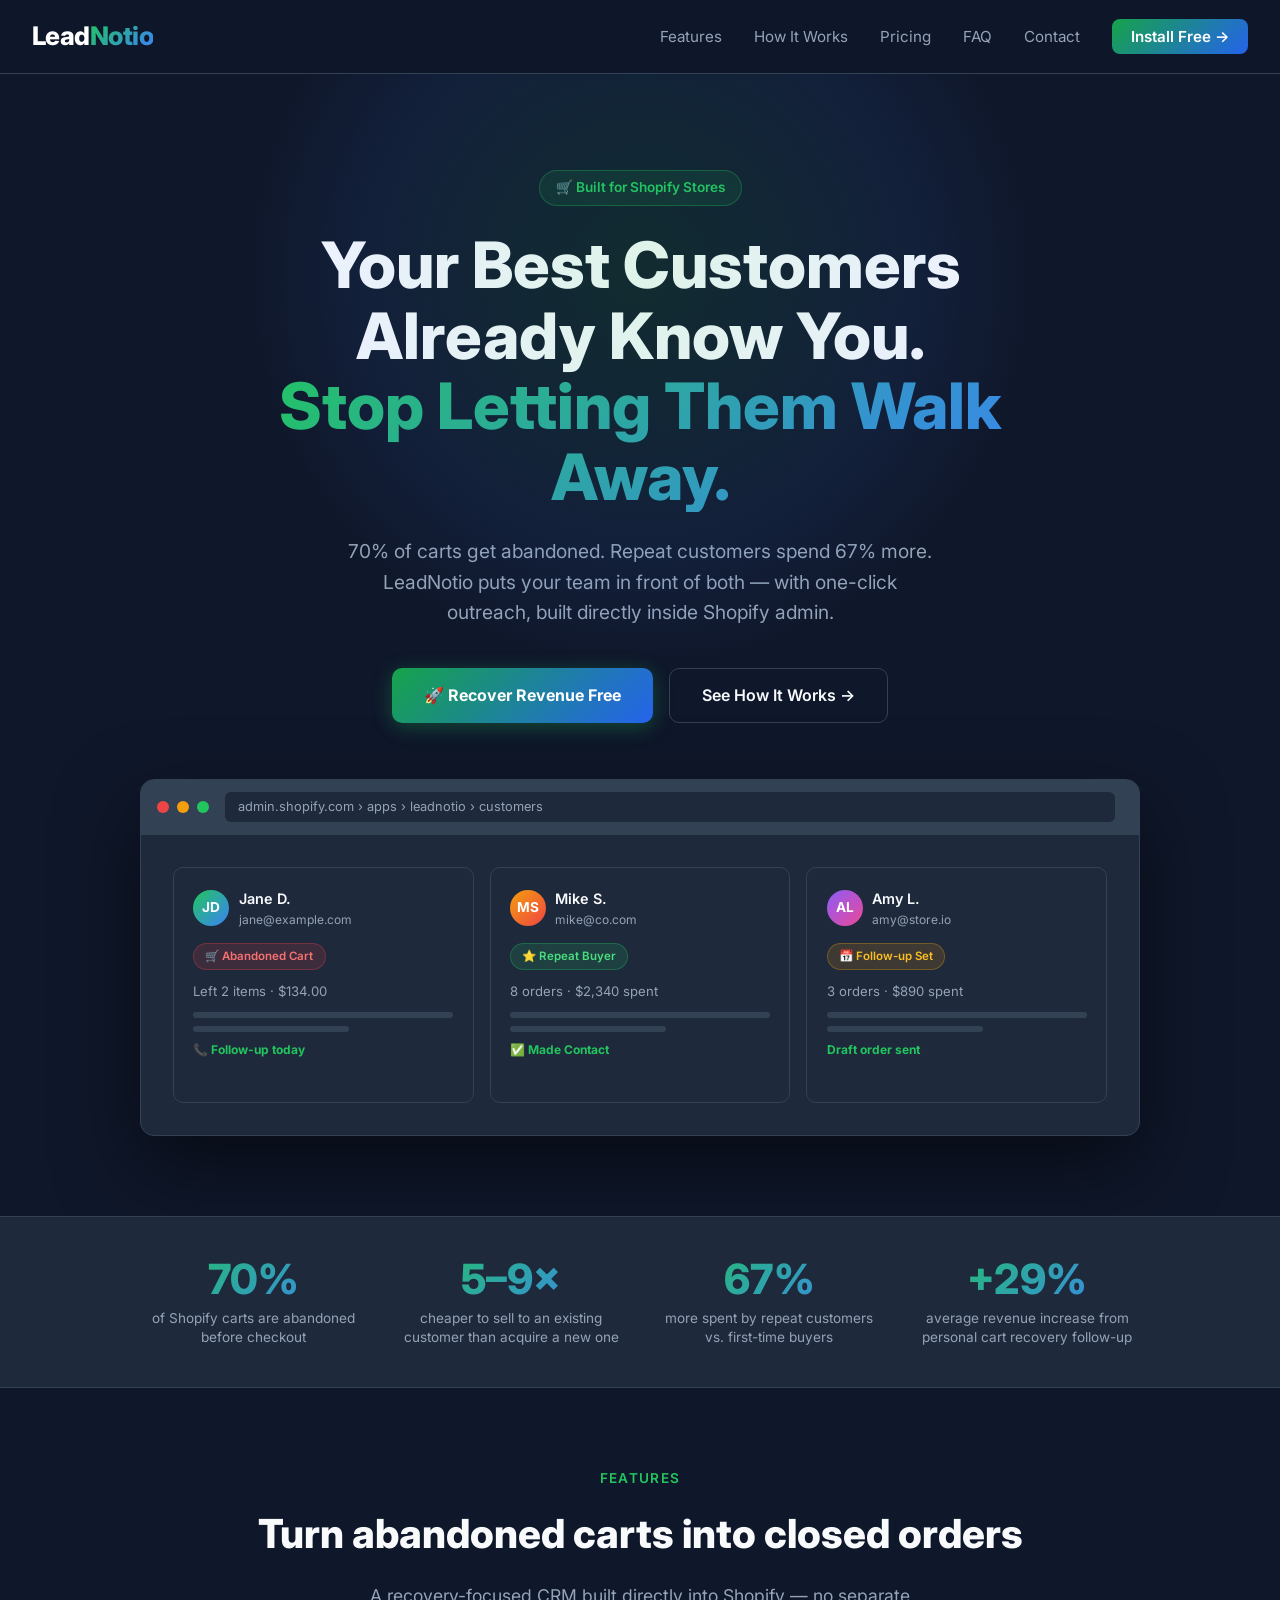
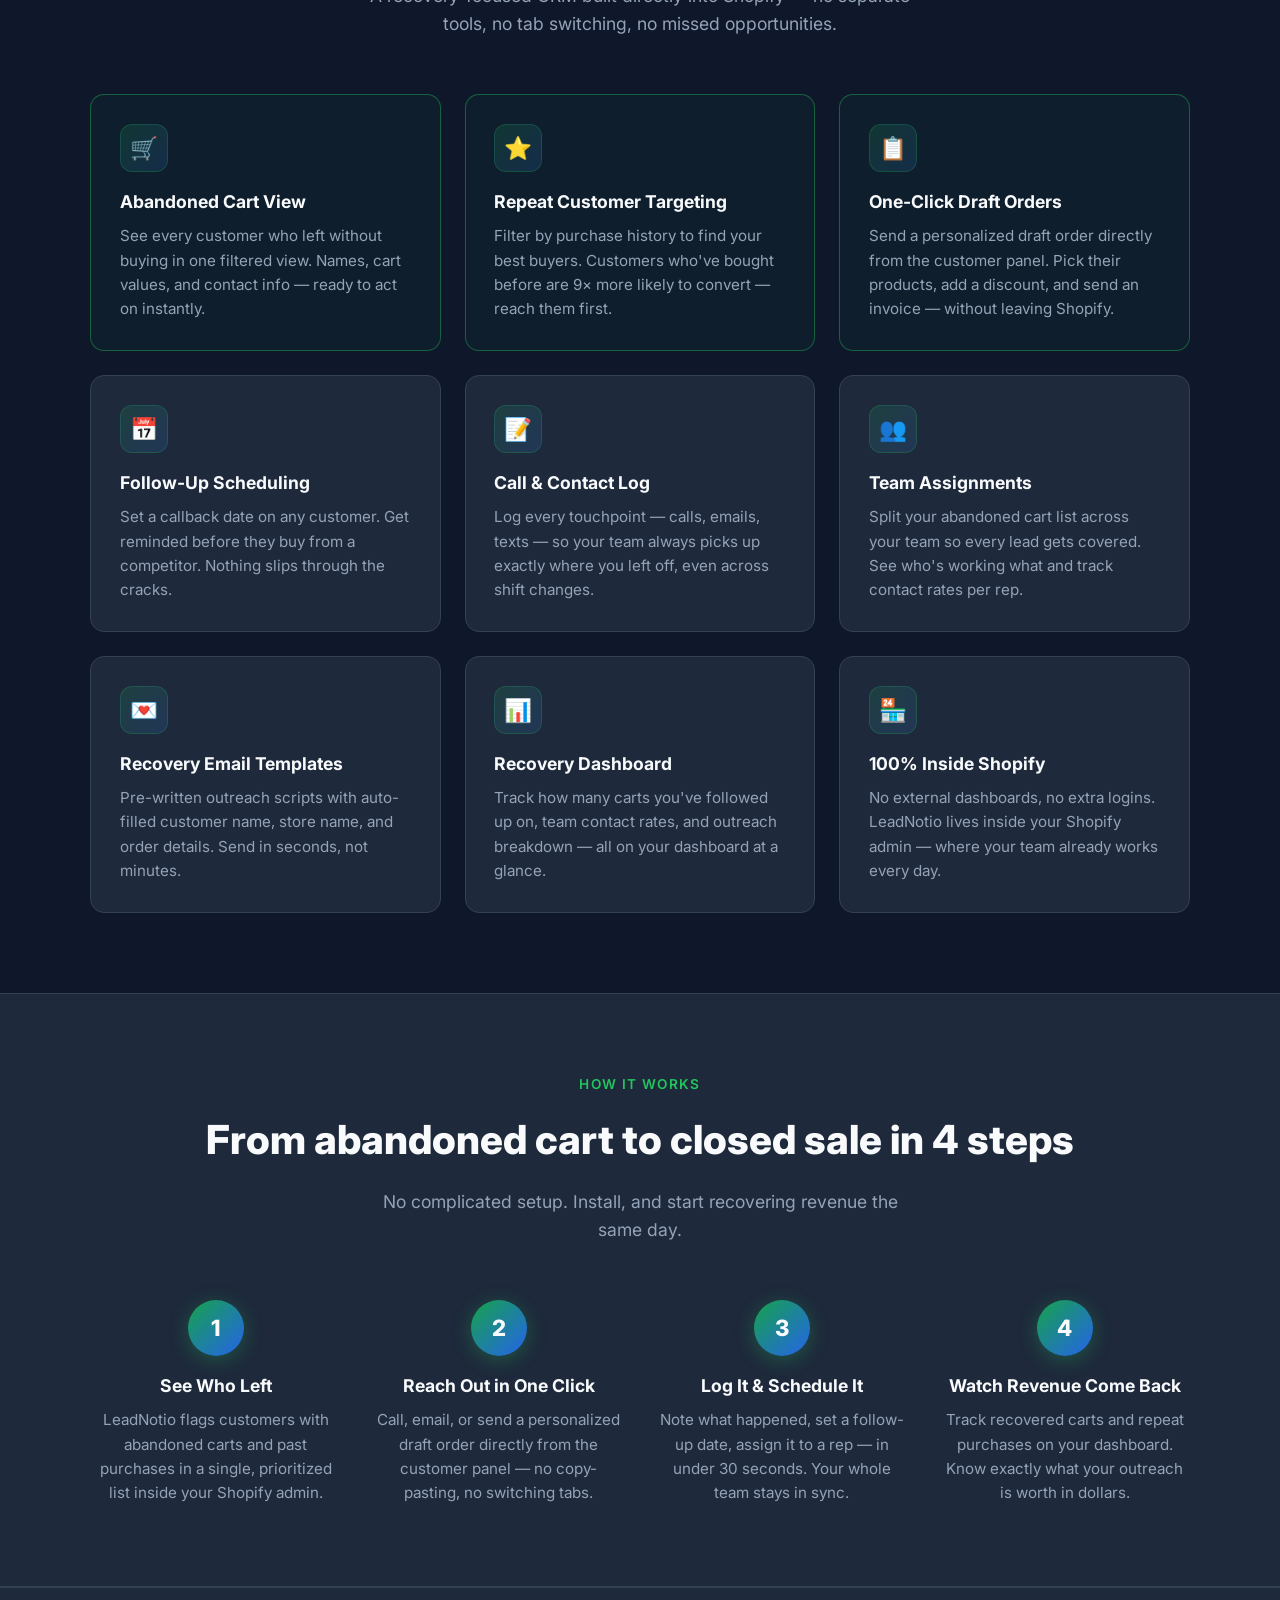
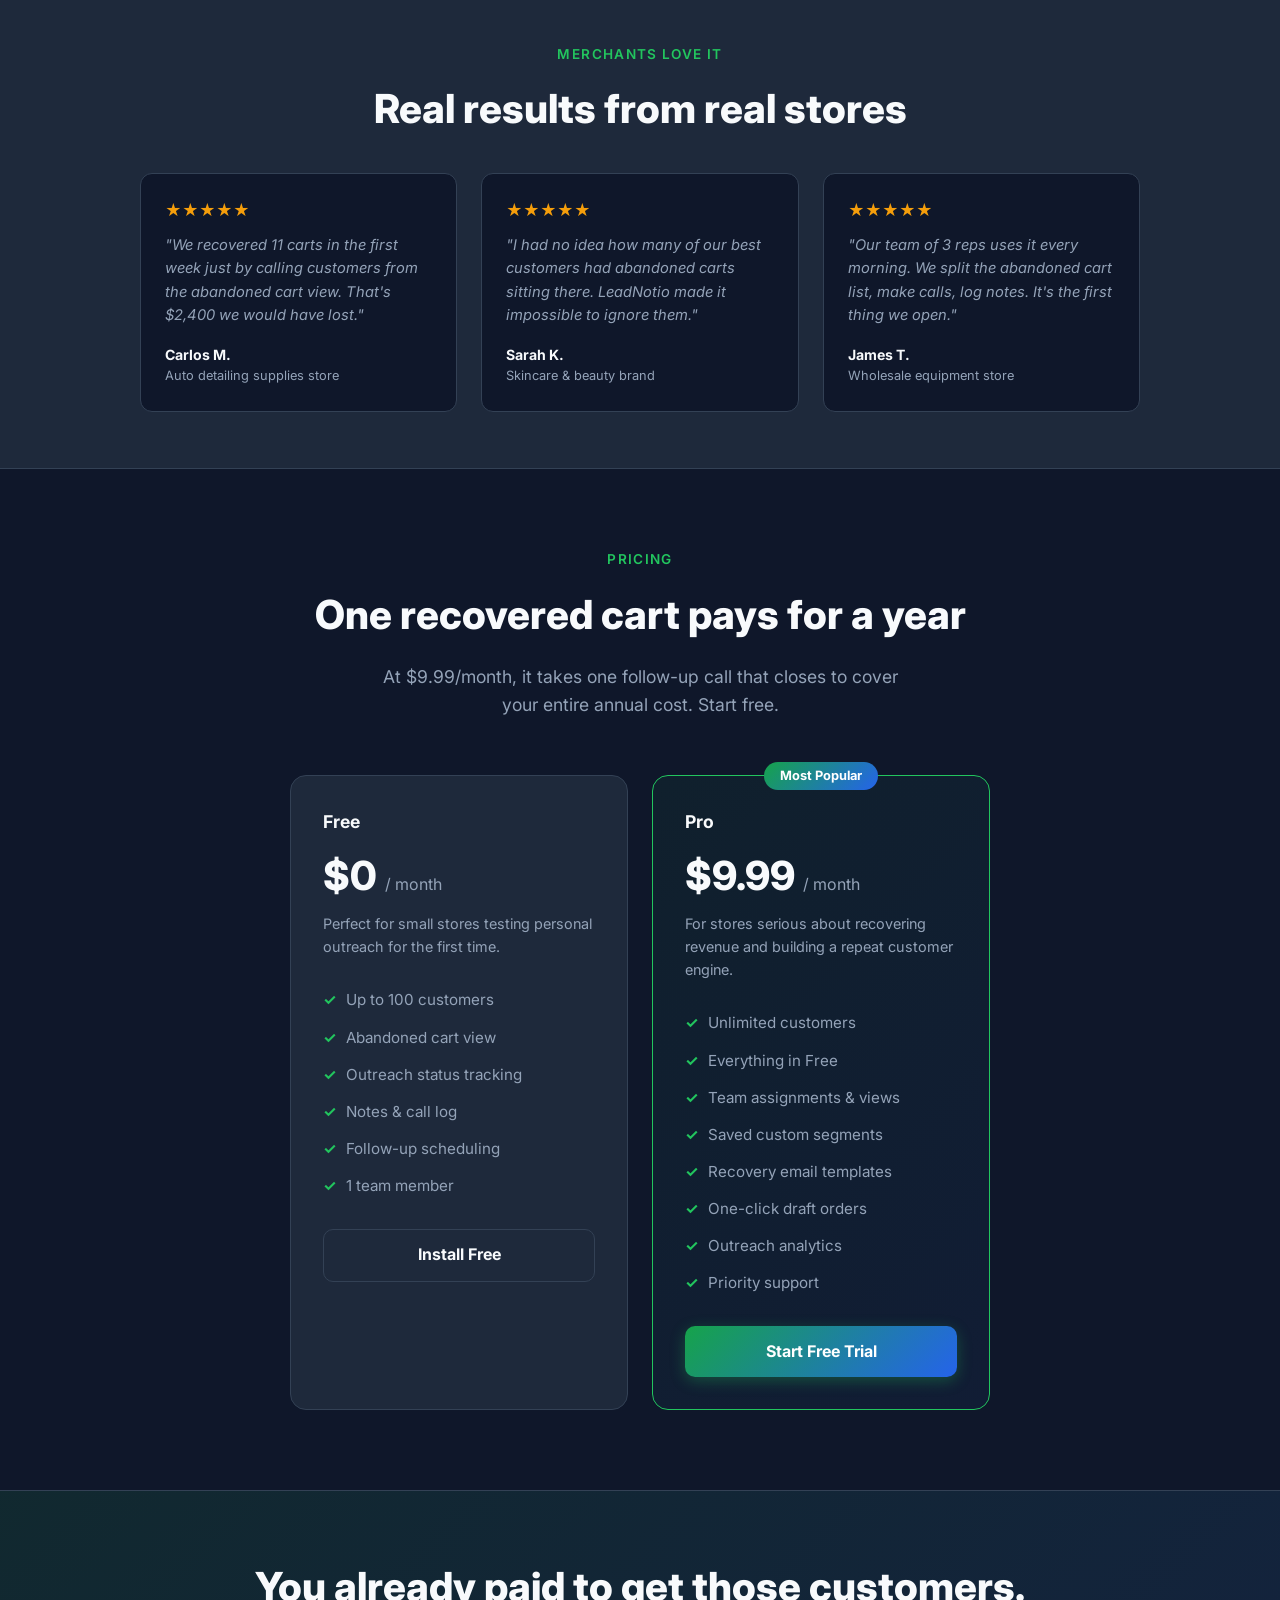
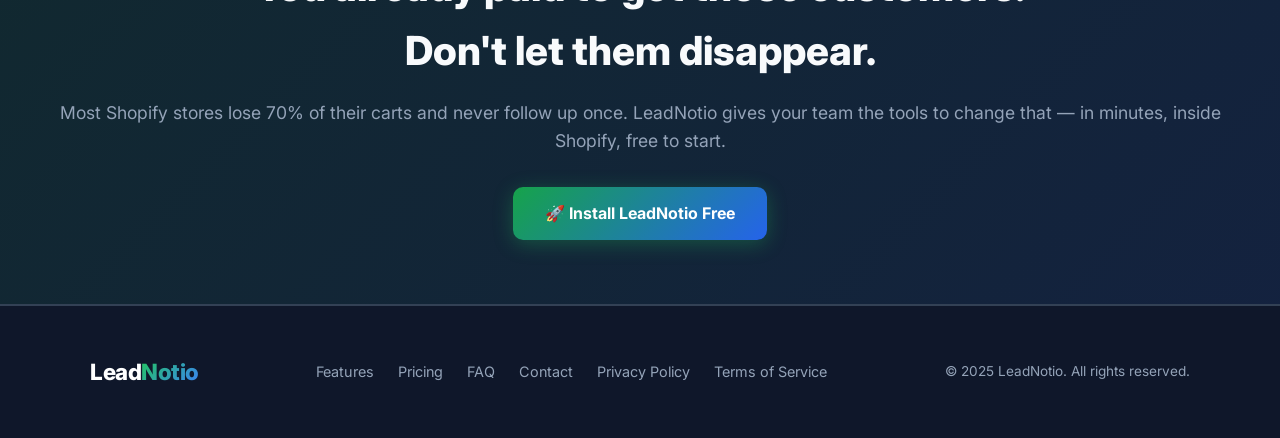
==== index.html @ 754299f7 "Fix hero third line cutoff: remove white-space nowrap, widen hero-inner Co-Authored-By: Claude Sonne" ====
<!DOCTYPE html>
<html lang="en">
<head>
  <meta charset="UTF-8" />
  <meta name="viewport" content="width=device-width, initial-scale=1.0" />
  <title>LeadNotio — Recover Abandoned Carts & Win Back Customers</title>
  <meta name="description" content="70% of carts get abandoned. LeadNotio gives your Shopify team a one-click system to follow up on abandoned carts and repeat customers — built directly inside Shopify admin." />
  <link rel="icon" href="icon.png" />
  <link rel="preconnect" href="https://fonts.googleapis.com" />
  <link rel="stylesheet" href="https://fonts.googleapis.com/css2?family=Inter:wght@400;500;600;700;800&display=swap" />
  <link rel="stylesheet" href="styles.css" />
</head>
<body>

<!-- NAV -->
<nav>
  <a href="index.html" class="nav-logo">
    <span><span class="logo-lead">Lead</span><span class="logo-notio">Notio</span></span>
  </a>
  <ul class="nav-links">
    <li><a href="#features">Features</a></li>
    <li><a href="#how-it-works">How It Works</a></li>
    <li><a href="#pricing">Pricing</a></li>
    <li><a href="faq.html">FAQ</a></li>
    <li><a href="contact.html">Contact</a></li>
    <li><a href="https://apps.shopify.com/leadnotio" class="nav-cta">Install Free →</a></li>
  </ul>
</nav>

<!-- HERO -->
<section class="hero">
  <div class="hero-inner">
    <div class="hero-badge">🛒 Built for Shopify Stores</div>
    <h1>Your Best Customers<br />Already Know You.<br /><span class="grad" style="display: block; text-align: center;">Stop Letting Them Walk Away.</span></h1>
    <p>70% of carts get abandoned. Repeat customers spend 67% more. LeadNotio puts your team in front of both — with one-click outreach, built directly inside Shopify admin.</p>
    <div class="hero-buttons">
      <a href="https://apps.shopify.com/leadnotio" class="btn-primary">🚀 Recover Revenue Free</a>
      <a href="#features" class="btn-secondary">See How It Works →</a>
    </div>
  </div>

  <!-- MOCKUP -->
  <div class="hero-mockup">
    <div class="mockup-bar">
      <div class="mockup-dot red"></div>
      <div class="mockup-dot yellow"></div>
      <div class="mockup-dot green"></div>
      <div class="mockup-url">admin.shopify.com › apps › leadnotio › customers</div>
    </div>
    <div class="mockup-body">
      <div class="mockup-card">
        <div class="mockup-card-header">
          <div class="mockup-avatar">JD</div>
          <div>
            <div class="mockup-name">Jane D.</div>
            <div class="mockup-email">jane@example.com</div>
          </div>
        </div>
        <div class="status-pill cart">🛒 Abandoned Cart</div>
        <div class="mockup-meta">Left 2 items · $134.00</div>
        <div class="mockup-line"></div>
        <div class="mockup-line short"></div>
        <div class="mockup-amount">📞 Follow-up today</div>
      </div>
      <div class="mockup-card">
        <div class="mockup-card-header">
          <div class="mockup-avatar" style="background:linear-gradient(135deg,#f59e0b,#ef4444)">MS</div>
          <div>
            <div class="mockup-name">Mike S.</div>
            <div class="mockup-email">mike@co.com</div>
          </div>
        </div>
        <div class="status-pill repeat">⭐ Repeat Buyer</div>
        <div class="mockup-meta">8 orders · $2,340 spent</div>
        <div class="mockup-line"></div>
        <div class="mockup-line short"></div>
        <div class="mockup-amount">✅ Made Contact</div>
      </div>
      <div class="mockup-card">
        <div class="mockup-card-header">
          <div class="mockup-avatar" style="background:linear-gradient(135deg,#8b5cf6,#ec4899)">AL</div>
          <div>
            <div class="mockup-name">Amy L.</div>
            <div class="mockup-email">amy@store.io</div>
          </div>
        </div>
        <div class="status-pill followup">📅 Follow-up Set</div>
        <div class="mockup-meta">3 orders · $890 spent</div>
        <div class="mockup-line"></div>
        <div class="mockup-line short"></div>
        <div class="mockup-amount">Draft order sent</div>
      </div>
    </div>
  </div>
</section>

<!-- STATS BAR -->
<div class="stats-bar">
  <div class="stats-inner">
    <div>
      <div class="stat-num">70%</div>
      <div class="stat-label">of Shopify carts are abandoned before checkout</div>
    </div>
    <div>
      <div class="stat-num">5–9×</div>
      <div class="stat-label">cheaper to sell to an existing customer than acquire a new one</div>
    </div>
    <div>
      <div class="stat-num">67%</div>
      <div class="stat-label">more spent by repeat customers vs. first-time buyers</div>
    </div>
    <div>
      <div class="stat-num">+29%</div>
      <div class="stat-label">average revenue increase from personal cart recovery follow-up</div>
    </div>
  </div>
</div>

<!-- FEATURES -->
<section id="features">
  <div class="container">
    <div class="section-label">Features</div>
    <h2 class="section-title">Turn abandoned carts into closed orders</h2>
    <p class="section-sub">A recovery-focused CRM built directly into Shopify — no separate tools, no tab switching, no missed opportunities.</p>

    <div class="features-grid">
      <div class="feature-card feature-highlight">
        <div class="feature-icon">🛒</div>
        <h3>Abandoned Cart View</h3>
        <p>See every customer who left without buying in one filtered view. Names, cart values, and contact info — ready to act on instantly.</p>
      </div>
      <div class="feature-card feature-highlight">
        <div class="feature-icon">⭐</div>
        <h3>Repeat Customer Targeting</h3>
        <p>Filter by purchase history to find your best buyers. Customers who've bought before are 9× more likely to convert — reach them first.</p>
      </div>
      <div class="feature-card feature-highlight">
        <div class="feature-icon">📋</div>
        <h3>One-Click Draft Orders</h3>
        <p>Send a personalized draft order directly from the customer panel. Pick their products, add a discount, and send an invoice — without leaving Shopify.</p>
      </div>
      <div class="feature-card">
        <div class="feature-icon">📅</div>
        <h3>Follow-Up Scheduling</h3>
        <p>Set a callback date on any customer. Get reminded before they buy from a competitor. Nothing slips through the cracks.</p>
      </div>
      <div class="feature-card">
        <div class="feature-icon">📝</div>
        <h3>Call & Contact Log</h3>
        <p>Log every touchpoint — calls, emails, texts — so your team always picks up exactly where you left off, even across shift changes.</p>
      </div>
      <div class="feature-card">
        <div class="feature-icon">👥</div>
        <h3>Team Assignments</h3>
        <p>Split your abandoned cart list across your team so every lead gets covered. See who's working what and track contact rates per rep.</p>
      </div>
      <div class="feature-card">
        <div class="feature-icon">💌</div>
        <h3>Recovery Email Templates</h3>
        <p>Pre-written outreach scripts with auto-filled customer name, store name, and order details. Send in seconds, not minutes.</p>
      </div>
      <div class="feature-card">
        <div class="feature-icon">📊</div>
        <h3>Recovery Dashboard</h3>
        <p>Track how many carts you've followed up on, team contact rates, and outreach breakdown — all on your dashboard at a glance.</p>
      </div>
      <div class="feature-card">
        <div class="feature-icon">🏪</div>
        <h3>100% Inside Shopify</h3>
        <p>No external dashboards, no extra logins. LeadNotio lives inside your Shopify admin — where your team already works every day.</p>
      </div>
    </div>
  </div>
</section>

<!-- HOW IT WORKS -->
<section id="how-it-works" style="background: var(--dark-2); border-top: 1px solid var(--border); border-bottom: 1px solid var(--border);">
  <div class="container">
    <div class="section-label">How It Works</div>
    <h2 class="section-title">From abandoned cart to closed sale in 4 steps</h2>
    <p class="section-sub">No complicated setup. Install, and start recovering revenue the same day.</p>
    <div class="steps">
      <div class="step">
        <div class="step-num">1</div>
        <h3>See Who Left</h3>
        <p>LeadNotio flags customers with abandoned carts and past purchases in a single, prioritized list inside your Shopify admin.</p>
      </div>
      <div class="step">
        <div class="step-num">2</div>
        <h3>Reach Out in One Click</h3>
        <p>Call, email, or send a personalized draft order directly from the customer panel — no copy-pasting, no switching tabs.</p>
      </div>
      <div class="step">
        <div class="step-num">3</div>
        <h3>Log It & Schedule It</h3>
        <p>Note what happened, set a follow-up date, assign it to a rep — in under 30 seconds. Your whole team stays in sync.</p>
      </div>
      <div class="step">
        <div class="step-num">4</div>
        <h3>Watch Revenue Come Back</h3>
        <p>Track recovered carts and repeat purchases on your dashboard. Know exactly what your outreach is worth in dollars.</p>
      </div>
    </div>
  </div>
</section>

<!-- SOCIAL PROOF -->
<div class="proof-band">
  <div class="proof-inner">
    <div class="section-label">Merchants Love It</div>
    <h2 class="section-title" style="margin-bottom:0">Real results from real stores</h2>
    <div class="proof-cards">
      <div class="proof-card">
        <div class="stars">★★★★★</div>
        <p class="proof-quote">"We recovered 11 carts in the first week just by calling customers from the abandoned cart view. That's $2,400 we would have lost."</p>
        <div class="proof-author">Carlos M.</div>
        <div class="proof-role">Auto detailing supplies store</div>
      </div>
      <div class="proof-card">
        <div class="stars">★★★★★</div>
        <p class="proof-quote">"I had no idea how many of our best customers had abandoned carts sitting there. LeadNotio made it impossible to ignore them."</p>
        <div class="proof-author">Sarah K.</div>
        <div class="proof-role">Skincare & beauty brand</div>
      </div>
      <div class="proof-card">
        <div class="stars">★★★★★</div>
        <p class="proof-quote">"Our team of 3 reps uses it every morning. We split the abandoned cart list, make calls, log notes. It's the first thing we open."</p>
        <div class="proof-author">James T.</div>
        <div class="proof-role">Wholesale equipment store</div>
      </div>
    </div>
  </div>
</div>

<!-- PRICING -->
<section id="pricing">
  <div class="container">
    <div class="section-label">Pricing</div>
    <h2 class="section-title">One recovered cart pays for a year</h2>
    <p class="section-sub">At $9.99/month, it takes one follow-up call that closes to cover your entire annual cost. Start free.</p>
    <div class="pricing-grid">
      <div class="pricing-card">
        <h3>Free</h3>
        <div class="pricing-price">$0 <span>/ month</span></div>
        <div class="pricing-desc">Perfect for small stores testing personal outreach for the first time.</div>
        <ul class="pricing-features">
          <li>Up to 100 customers</li>
          <li>Abandoned cart view</li>
          <li>Outreach status tracking</li>
          <li>Notes & call log</li>
          <li>Follow-up scheduling</li>
          <li>1 team member</li>
        </ul>
        <a href="https://apps.shopify.com/leadnotio" class="btn-pricing outline">Install Free</a>
      </div>
      <div class="pricing-card featured">
        <div class="pricing-badge">Most Popular</div>
        <h3>Pro</h3>
        <div class="pricing-price">$9.99 <span>/ month</span></div>
        <div class="pricing-desc">For stores serious about recovering revenue and building a repeat customer engine.</div>
        <ul class="pricing-features">
          <li>Unlimited customers</li>
          <li>Everything in Free</li>
          <li>Team assignments & views</li>
          <li>Saved custom segments</li>
          <li>Recovery email templates</li>
          <li>One-click draft orders</li>
          <li>Outreach analytics</li>
          <li>Priority support</li>
        </ul>
        <a href="https://apps.shopify.com/leadnotio" class="btn-pricing solid">Start Free Trial</a>
      </div>
    </div>
  </div>
</section>

<!-- CTA BAND -->
<div class="cta-band">
  <h2>You already paid to get those customers.<br />Don't let them disappear.</h2>
  <p>Most Shopify stores lose 70% of their carts and never follow up once. LeadNotio gives your team the tools to change that — in minutes, inside Shopify, free to start.</p>
  <a href="https://apps.shopify.com/leadnotio" class="btn-primary">🚀 Install LeadNotio Free</a>
</div>

<!-- FOOTER -->
<footer>
  <div class="footer-inner">
    <a href="index.html" class="footer-logo">
      <span><span class="logo-lead">Lead</span><span class="logo-notio">Notio</span></span>
    </a>
    <div class="footer-links">
      <a href="index.html#features">Features</a>
      <a href="index.html#pricing">Pricing</a>
      <a href="faq.html">FAQ</a>
      <a href="contact.html">Contact</a>
      <a href="privacy.html">Privacy Policy</a>
      <a href="terms.html">Terms of Service</a>
    </div>
    <div class="footer-copy">© 2025 LeadNotio. All rights reserved.</div>
  </div>
</footer>

</body>
</html>
---- styles.css ----
/* LeadNotio Website Styles */
:root {
  --green: #22c55e;
  --green-dark: #16a34a;
  --blue: #3b82f6;
  --blue-dark: #1d4ed8;
  --grad-start: #16a34a;
  --grad-end: #2563eb;
  --dark: #0f172a;
  --dark-2: #1e293b;
  --dark-3: #334155;
  --text: #f8fafc;
  --text-muted: #94a3b8;
  --border: #334155;
  --card: #1e293b;
}

* { margin: 0; padding: 0; box-sizing: border-box; }

html { scroll-behavior: smooth; }

body {
  font-family: 'Inter', -apple-system, BlinkMacSystemFont, 'Segoe UI', sans-serif;
  background: var(--dark);
  color: var(--text);
  line-height: 1.6;
}

/* NAV */
nav {
  position: sticky;
  top: 0;
  z-index: 100;
  display: flex;
  align-items: center;
  justify-content: space-between;
  padding: 1rem 2rem;
  background: rgba(15, 23, 42, 0.9);
  backdrop-filter: blur(12px);
  border-bottom: 1px solid var(--border);
}

.nav-logo {
  display: flex;
  align-items: center;
  text-decoration: none;
  font-size: 1.6rem;
  font-weight: 800;
  letter-spacing: -0.02em;
}

.logo-lead { color: #ffffff; }
.logo-notio { background: linear-gradient(135deg, var(--green), var(--blue)); -webkit-background-clip: text; -webkit-text-fill-color: transparent; background-clip: text; }

.nav-links {
  display: flex;
  align-items: center;
  gap: 2rem;
  list-style: none;
}

.nav-links a {
  text-decoration: none;
  color: var(--text-muted);
  font-size: 0.95rem;
  transition: color 0.2s;
}

.nav-links a:hover { color: var(--text); }

.nav-cta {
  background: linear-gradient(135deg, var(--grad-start), var(--grad-end));
  color: white !important;
  padding: 0.5rem 1.2rem;
  border-radius: 8px;
  font-weight: 600;
  transition: opacity 0.2s !important;
}

.nav-cta:hover { opacity: 0.9; color: white !important; }

/* HERO */
.hero {
  text-align: center;
  padding: 6rem 2rem 5rem;
  position: relative;
  overflow: hidden;
}

.hero::before {
  content: '';
  position: absolute;
  top: -200px;
  left: 50%;
  transform: translateX(-50%);
  width: 800px;
  height: 800px;
  background: radial-gradient(circle, rgba(34,197,94,0.12) 0%, rgba(59,130,246,0.08) 50%, transparent 70%);
  pointer-events: none;
}

.hero-badge {
  display: inline-flex;
  align-items: center;
  gap: 0.5rem;
  background: rgba(34,197,94,0.1);
  border: 1px solid rgba(34,197,94,0.3);
  color: var(--green);
  padding: 0.4rem 1rem;
  border-radius: 100px;
  font-size: 0.85rem;
  font-weight: 600;
  margin-bottom: 1.5rem;
}

.hero h1 {
  font-size: clamp(2.5rem, 6vw, 4rem);
  font-weight: 800;
  line-height: 1.1;
  margin-bottom: 1.5rem;
  max-width: 800px;
  margin-left: auto;
  margin-right: auto;
}

.hero h1 .grad {
  background: linear-gradient(135deg, var(--green), var(--blue));
  -webkit-background-clip: text;
  -webkit-text-fill-color: transparent;
}

.hero p {
  font-size: 1.2rem;
  color: var(--text-muted);
  max-width: 600px;
  margin: 0 auto 2.5rem;
}

.hero-buttons {
  display: flex;
  gap: 1rem;
  justify-content: center;
  flex-wrap: wrap;
}

.btn-primary {
  display: inline-flex;
  align-items: center;
  gap: 0.5rem;
  background: linear-gradient(135deg, var(--grad-start), var(--grad-end));
  color: white;
  padding: 0.85rem 2rem;
  border-radius: 10px;
  font-weight: 700;
  font-size: 1rem;
  text-decoration: none;
  transition: transform 0.2s, box-shadow 0.2s;
  box-shadow: 0 4px 20px rgba(34,197,94,0.3);
}

.btn-primary:hover { transform: translateY(-2px); box-shadow: 0 8px 30px rgba(34,197,94,0.4); }

.btn-secondary {
  display: inline-flex;
  align-items: center;
  gap: 0.5rem;
  background: transparent;
  color: var(--text);
  padding: 0.85rem 2rem;
  border-radius: 10px;
  font-weight: 600;
  font-size: 1rem;
  text-decoration: none;
  border: 1px solid var(--border);
  transition: border-color 0.2s, background 0.2s;
}

.btn-secondary:hover { border-color: var(--green); background: rgba(34,197,94,0.05); }

/* APP SCREENSHOT MOCKUP */
.hero-image {
  max-width: 900px;
  margin: 4rem auto 0;
  background: var(--card);
  border: 1px solid var(--border);
  border-radius: 16px;
  overflow: hidden;
  box-shadow: 0 40px 80px rgba(0,0,0,0.5);
}

.mockup-bar {
  background: var(--dark-3);
  padding: 0.75rem 1rem;
  display: flex;
  align-items: center;
  gap: 0.5rem;
  border-bottom: 1px solid var(--border);
}

.mockup-dot { width: 12px; height: 12px; border-radius: 50%; }
.mockup-dot.red { background: #ef4444; }
.mockup-dot.yellow { background: #f59e0b; }
.mockup-dot.green { background: #22c55e; }

.mockup-url {
  flex: 1;
  background: var(--dark-2);
  border-radius: 6px;
  padding: 0.3rem 0.8rem;
  font-size: 0.8rem;
  color: var(--text-muted);
  margin: 0 0.5rem;
}

.mockup-body {
  padding: 2rem;
  min-height: 300px;
  display: grid;
  grid-template-columns: 1fr 1fr 1fr;
  gap: 1rem;
}

.mockup-card {
  background: var(--dark-2);
  border: 1px solid var(--border);
  border-radius: 10px;
  padding: 1.2rem;
}

.mockup-card-header {
  display: flex;
  align-items: center;
  gap: 0.6rem;
  margin-bottom: 0.8rem;
}

.mockup-avatar {
  width: 36px;
  height: 36px;
  border-radius: 50%;
  background: linear-gradient(135deg, var(--green), var(--blue));
  display: flex;
  align-items: center;
  justify-content: center;
  font-size: 0.85rem;
  font-weight: 700;
  color: white;
}

.mockup-name { font-size: 0.9rem; font-weight: 600; }
.mockup-email { font-size: 0.75rem; color: var(--text-muted); }

.status-pill {
  display: inline-block;
  padding: 0.2rem 0.7rem;
  border-radius: 100px;
  font-size: 0.72rem;
  font-weight: 600;
  margin-bottom: 0.7rem;
}

.status-pill.contacted { background: rgba(59,130,246,0.15); color: #60a5fa; }
.status-pill.qualified { background: rgba(34,197,94,0.15); color: #4ade80; }
.status-pill.new { background: rgba(148,163,184,0.15); color: #94a3b8; }

.mockup-line {
  height: 6px;
  background: var(--dark-3);
  border-radius: 3px;
  margin-bottom: 0.5rem;
}

.mockup-line.short { width: 60%; }

/* SECTIONS */
section { padding: 5rem 2rem; }

.container { max-width: 1100px; margin: 0 auto; }

.section-label {
  text-align: center;
  font-size: 0.85rem;
  font-weight: 600;
  color: var(--green);
  text-transform: uppercase;
  letter-spacing: 0.1em;
  margin-bottom: 0.75rem;
}

.section-title {
  text-align: center;
  font-size: clamp(1.8rem, 4vw, 2.5rem);
  font-weight: 800;
  margin-bottom: 1rem;
}

.section-sub {
  text-align: center;
  color: var(--text-muted);
  font-size: 1.1rem;
  max-width: 550px;
  margin: 0 auto 3.5rem;
}

/* FEATURES */
.features-grid {
  display: grid;
  grid-template-columns: repeat(auto-fit, minmax(300px, 1fr));
  gap: 1.5rem;
}

.feature-card {
  background: var(--card);
  border: 1px solid var(--border);
  border-radius: 14px;
  padding: 1.8rem;
  transition: border-color 0.2s, transform 0.2s;
}

.feature-card:hover { border-color: var(--green); transform: translateY(-3px); }

.feature-icon {
  width: 48px;
  height: 48px;
  border-radius: 12px;
  background: linear-gradient(135deg, rgba(34,197,94,0.15), rgba(59,130,246,0.15));
  border: 1px solid rgba(34,197,94,0.2);
  display: flex;
  align-items: center;
  justify-content: center;
  font-size: 1.4rem;
  margin-bottom: 1rem;
}

.feature-card h3 { font-size: 1.1rem; font-weight: 700; margin-bottom: 0.5rem; }
.feature-card p { color: var(--text-muted); font-size: 0.95rem; }

/* HOW IT WORKS */
.steps { display: grid; grid-template-columns: repeat(auto-fit, minmax(250px, 1fr)); gap: 2rem; }

.step { text-align: center; }

.step-num {
  width: 56px;
  height: 56px;
  border-radius: 50%;
  background: linear-gradient(135deg, var(--grad-start), var(--grad-end));
  display: flex;
  align-items: center;
  justify-content: center;
  font-size: 1.4rem;
  font-weight: 800;
  margin: 0 auto 1rem;
  box-shadow: 0 4px 20px rgba(34,197,94,0.3);
}

.step h3 { font-size: 1.1rem; font-weight: 700; margin-bottom: 0.5rem; }
.step p { color: var(--text-muted); font-size: 0.95rem; }

/* PRICING */
.pricing-grid {
  display: grid;
  grid-template-columns: repeat(auto-fit, minmax(280px, 1fr));
  gap: 1.5rem;
  max-width: 700px;
  margin: 0 auto;
}

.pricing-card {
  background: var(--card);
  border: 1px solid var(--border);
  border-radius: 16px;
  padding: 2rem;
  position: relative;
}

.pricing-card.featured {
  border-color: var(--green);
  background: linear-gradient(135deg, rgba(34,197,94,0.05), rgba(59,130,246,0.05));
}

.pricing-badge {
  position: absolute;
  top: -14px;
  left: 50%;
  transform: translateX(-50%);
  background: linear-gradient(135deg, var(--grad-start), var(--grad-end));
  color: white;
  padding: 0.25rem 1rem;
  border-radius: 100px;
  font-size: 0.8rem;
  font-weight: 700;
  white-space: nowrap;
}

.pricing-card h3 { font-size: 1.1rem; font-weight: 700; margin-bottom: 0.5rem; }

.pricing-price {
  font-size: 2.5rem;
  font-weight: 800;
  margin-bottom: 0.25rem;
}

.pricing-price span { font-size: 1rem; font-weight: 400; color: var(--text-muted); }

.pricing-desc { color: var(--text-muted); font-size: 0.9rem; margin-bottom: 1.5rem; }

.pricing-features { list-style: none; margin-bottom: 1.5rem; }

.pricing-features li {
  display: flex;
  align-items: center;
  gap: 0.6rem;
  padding: 0.4rem 0;
  font-size: 0.95rem;
  color: var(--text-muted);
}

.pricing-features li::before { content: '✓'; color: var(--green); font-weight: 700; }

.btn-pricing {
  display: block;
  text-align: center;
  padding: 0.8rem;
  border-radius: 10px;
  font-weight: 700;
  text-decoration: none;
  transition: all 0.2s;
}

.btn-pricing.outline {
  border: 1px solid var(--border);
  color: var(--text);
}

.btn-pricing.outline:hover { border-color: var(--green); }

.btn-pricing.solid {
  background: linear-gradient(135deg, var(--grad-start), var(--grad-end));
  color: white;
  box-shadow: 0 4px 15px rgba(34,197,94,0.3);
}

.btn-pricing.solid:hover { box-shadow: 0 6px 25px rgba(34,197,94,0.4); }

/* CTA BAND */
.cta-band {
  background: linear-gradient(135deg, rgba(34,197,94,0.1), rgba(59,130,246,0.1));
  border-top: 1px solid var(--border);
  border-bottom: 1px solid var(--border);
  text-align: center;
  padding: 4rem 2rem;
}

.cta-band h2 { font-size: clamp(1.8rem, 4vw, 2.5rem); font-weight: 800; margin-bottom: 1rem; }
.cta-band p { color: var(--text-muted); font-size: 1.1rem; margin-bottom: 2rem; }

/* FOOTER */
footer {
  padding: 3rem 2rem;
  border-top: 1px solid var(--border);
}

.footer-inner {
  max-width: 1100px;
  margin: 0 auto;
  display: flex;
  align-items: center;
  justify-content: space-between;
  flex-wrap: wrap;
  gap: 1.5rem;
}

.footer-logo {
  display: flex;
  align-items: center;
  text-decoration: none;
  font-size: 1.4rem;
  font-weight: 800;
  letter-spacing: -0.02em;
}

.footer-links { display: flex; gap: 1.5rem; flex-wrap: wrap; }

.footer-links a {
  text-decoration: none;
  color: var(--text-muted);
  font-size: 0.9rem;
  transition: color 0.2s;
}

.footer-links a:hover { color: var(--text); }

.footer-copy { color: var(--text-muted); font-size: 0.85rem; }

/* INNER PAGE STYLES */
.page-header {
  padding: 4rem 2rem 3rem;
  text-align: center;
  border-bottom: 1px solid var(--border);
}

.page-header h1 { font-size: clamp(2rem, 5vw, 3rem); font-weight: 800; margin-bottom: 0.75rem; }
.page-header p { color: var(--text-muted); font-size: 1.05rem; }

.page-content {
  max-width: 800px;
  margin: 0 auto;
  padding: 3rem 2rem;
}

.page-content h2 {
  font-size: 1.4rem;
  font-weight: 700;
  margin: 2.5rem 0 0.75rem;
  color: var(--text);
}

.page-content h2:first-child { margin-top: 0; }

.page-content p, .page-content li {
  color: var(--text-muted);
  font-size: 0.97rem;
  line-height: 1.8;
  margin-bottom: 0.75rem;
}

.page-content ul { padding-left: 1.5rem; }
.page-content a { color: var(--green); text-decoration: none; }
.page-content a:hover { text-decoration: underline; }

/* FAQ */
.faq-list { max-width: 750px; margin: 0 auto; }

.faq-item {
  border: 1px solid var(--border);
  border-radius: 12px;
  margin-bottom: 1rem;
  overflow: hidden;
}

.faq-question {
  width: 100%;
  background: var(--card);
  border: none;
  padding: 1.2rem 1.5rem;
  text-align: left;
  color: var(--text);
  font-size: 1rem;
  font-weight: 600;
  cursor: pointer;
  display: flex;
  justify-content: space-between;
  align-items: center;
  transition: background 0.2s;
}

.faq-question:hover { background: var(--dark-3); }

.faq-icon { font-size: 1.2rem; transition: transform 0.3s; color: var(--green); }
.faq-item.open .faq-icon { transform: rotate(45deg); }

.faq-answer {
  display: none;
  padding: 0 1.5rem 1.2rem;
  background: var(--card);
  color: var(--text-muted);
  font-size: 0.95rem;
  line-height: 1.7;
}

.faq-item.open .faq-answer { display: block; }

/* CONTACT FORM */
.contact-grid {
  display: grid;
  grid-template-columns: 1fr 1.5fr;
  gap: 4rem;
  max-width: 900px;
  margin: 0 auto;
  padding: 3rem 2rem;
}

.contact-info h2 { font-size: 1.5rem; font-weight: 700; margin-bottom: 1rem; }
.contact-info p { color: var(--text-muted); margin-bottom: 2rem; line-height: 1.7; }

.contact-detail {
  display: flex;
  align-items: center;
  gap: 0.75rem;
  margin-bottom: 1rem;
  color: var(--text-muted);
  font-size: 0.95rem;
}

.contact-detail-icon {
  width: 36px;
  height: 36px;
  background: rgba(34,197,94,0.1);
  border: 1px solid rgba(34,197,94,0.2);
  border-radius: 8px;
  display: flex;
  align-items: center;
  justify-content: center;
  flex-shrink: 0;
}

.contact-form { display: flex; flex-direction: column; gap: 1rem; }

.form-row { display: grid; grid-template-columns: 1fr 1fr; gap: 1rem; }

.form-group { display: flex; flex-direction: column; gap: 0.4rem; }

.form-group label {
  font-size: 0.85rem;
  font-weight: 600;
  color: var(--text-muted);
}

.form-group input,
.form-group textarea,
.form-group select {
  background: var(--card);
  border: 1px solid var(--border);
  border-radius: 8px;
  padding: 0.75rem 1rem;
  color: var(--text);
  font-size: 0.95rem;
  font-family: inherit;
  transition: border-color 0.2s;
  outline: none;
}

.form-group input:focus,
.form-group textarea:focus,
.form-group select:focus { border-color: var(--green); }

.form-group textarea { resize: vertical; min-height: 120px; }

.form-submit {
  background: linear-gradient(135deg, var(--grad-start), var(--grad-end));
  color: white;
  border: none;
  padding: 0.9rem 2rem;
  border-radius: 10px;
  font-size: 1rem;
  font-weight: 700;
  cursor: pointer;
  transition: opacity 0.2s, transform 0.2s;
  font-family: inherit;
}

.form-submit:hover { opacity: 0.9; transform: translateY(-1px); }

.success-msg {
  display: none;
  background: rgba(34,197,94,0.1);
  border: 1px solid rgba(34,197,94,0.3);
  color: var(--green);
  padding: 1rem 1.5rem;
  border-radius: 10px;
  font-weight: 600;
}

/* HERO INNER */
.hero-inner { max-width: 1000px; margin: 0 auto; }

/* HERO MOCKUP (full-width below hero text) */
.hero-mockup {
  max-width: 1000px;
  margin: 3.5rem auto 0;
  background: var(--dark-2);
  border: 1px solid var(--border);
  border-radius: 14px;
  overflow: hidden;
  box-shadow: 0 32px 80px rgba(0,0,0,0.5);
  text-align: left;
}

/* GRAD utility */
.grad {
  background: linear-gradient(135deg, var(--green), var(--blue));
  -webkit-background-clip: text;
  -webkit-text-fill-color: transparent;
  background-clip: text;
}

/* STATS BAR */
.stats-bar {
  background: var(--dark-2);
  border-top: 1px solid var(--border);
  border-bottom: 1px solid var(--border);
  padding: 2.5rem 2rem;
}

.stats-inner {
  max-width: 1000px;
  margin: 0 auto;
  display: grid;
  grid-template-columns: repeat(4, 1fr);
  gap: 2rem;
  text-align: center;
}

.stat-num {
  font-size: 2.6rem;
  font-weight: 800;
  background: linear-gradient(135deg, var(--green), var(--blue));
  -webkit-background-clip: text;
  -webkit-text-fill-color: transparent;
  background-clip: text;
  line-height: 1.1;
}

.stat-label {
  color: var(--text-muted);
  font-size: 0.85rem;
  margin-top: 0.4rem;
  line-height: 1.4;
}

/* FEATURE HIGHLIGHT */
.feature-highlight {
  border-color: rgba(34,197,94,0.4);
  background: rgba(34,197,94,0.04);
}

/* MOCKUP META / AMOUNT */
.mockup-meta { font-size: 0.82rem; color: var(--text-muted); margin-bottom: 0.6rem; }
.mockup-amount { font-size: 0.75rem; font-weight: 700; color: var(--green); margin-top: 0.3rem; }

/* STATUS PILLS — new variants */
.status-pill.cart { background: rgba(239,68,68,0.15); color: #f87171; border: 1px solid rgba(239,68,68,0.3); }
.status-pill.repeat { background: rgba(34,197,94,0.15); color: #4ade80; border: 1px solid rgba(34,197,94,0.3); }
.status-pill.followup { background: rgba(245,158,11,0.15); color: #fbbf24; border: 1px solid rgba(245,158,11,0.3); }

/* SOCIAL PROOF BAND */
.proof-band {
  background: var(--dark-2);
  border-top: 1px solid var(--border);
  border-bottom: 1px solid var(--border);
  padding: 3.5rem 2rem;
}

.proof-inner { max-width: 1000px; margin: 0 auto; }

.proof-cards {
  display: grid;
  grid-template-columns: repeat(auto-fit, minmax(260px, 1fr));
  gap: 1.5rem;
  margin-top: 2rem;
}

.proof-card {
  background: var(--dark);
  border: 1px solid var(--border);
  border-radius: 12px;
  padding: 1.5rem;
}

.proof-quote {
  color: var(--text-muted);
  font-size: 0.92rem;
  line-height: 1.6;
  margin-bottom: 1rem;
  font-style: italic;
}

.proof-author { font-weight: 700; font-size: 0.88rem; }
.proof-role { color: var(--text-muted); font-size: 0.8rem; }
.stars { color: #f59e0b; font-size: 1rem; margin-bottom: 0.6rem; }

/* RESPONSIVE */
@media (max-width: 768px) {
  nav { padding: 1rem; }
  .nav-links { display: none; }
  .stats-inner { grid-template-columns: repeat(2, 1fr); }
  .mockup-body { grid-template-columns: 1fr; }
  .mockup-card:not(:first-child) { display: none; }
  .contact-grid { grid-template-columns: 1fr; gap: 2rem; }
  .form-row { grid-template-columns: 1fr; }
}
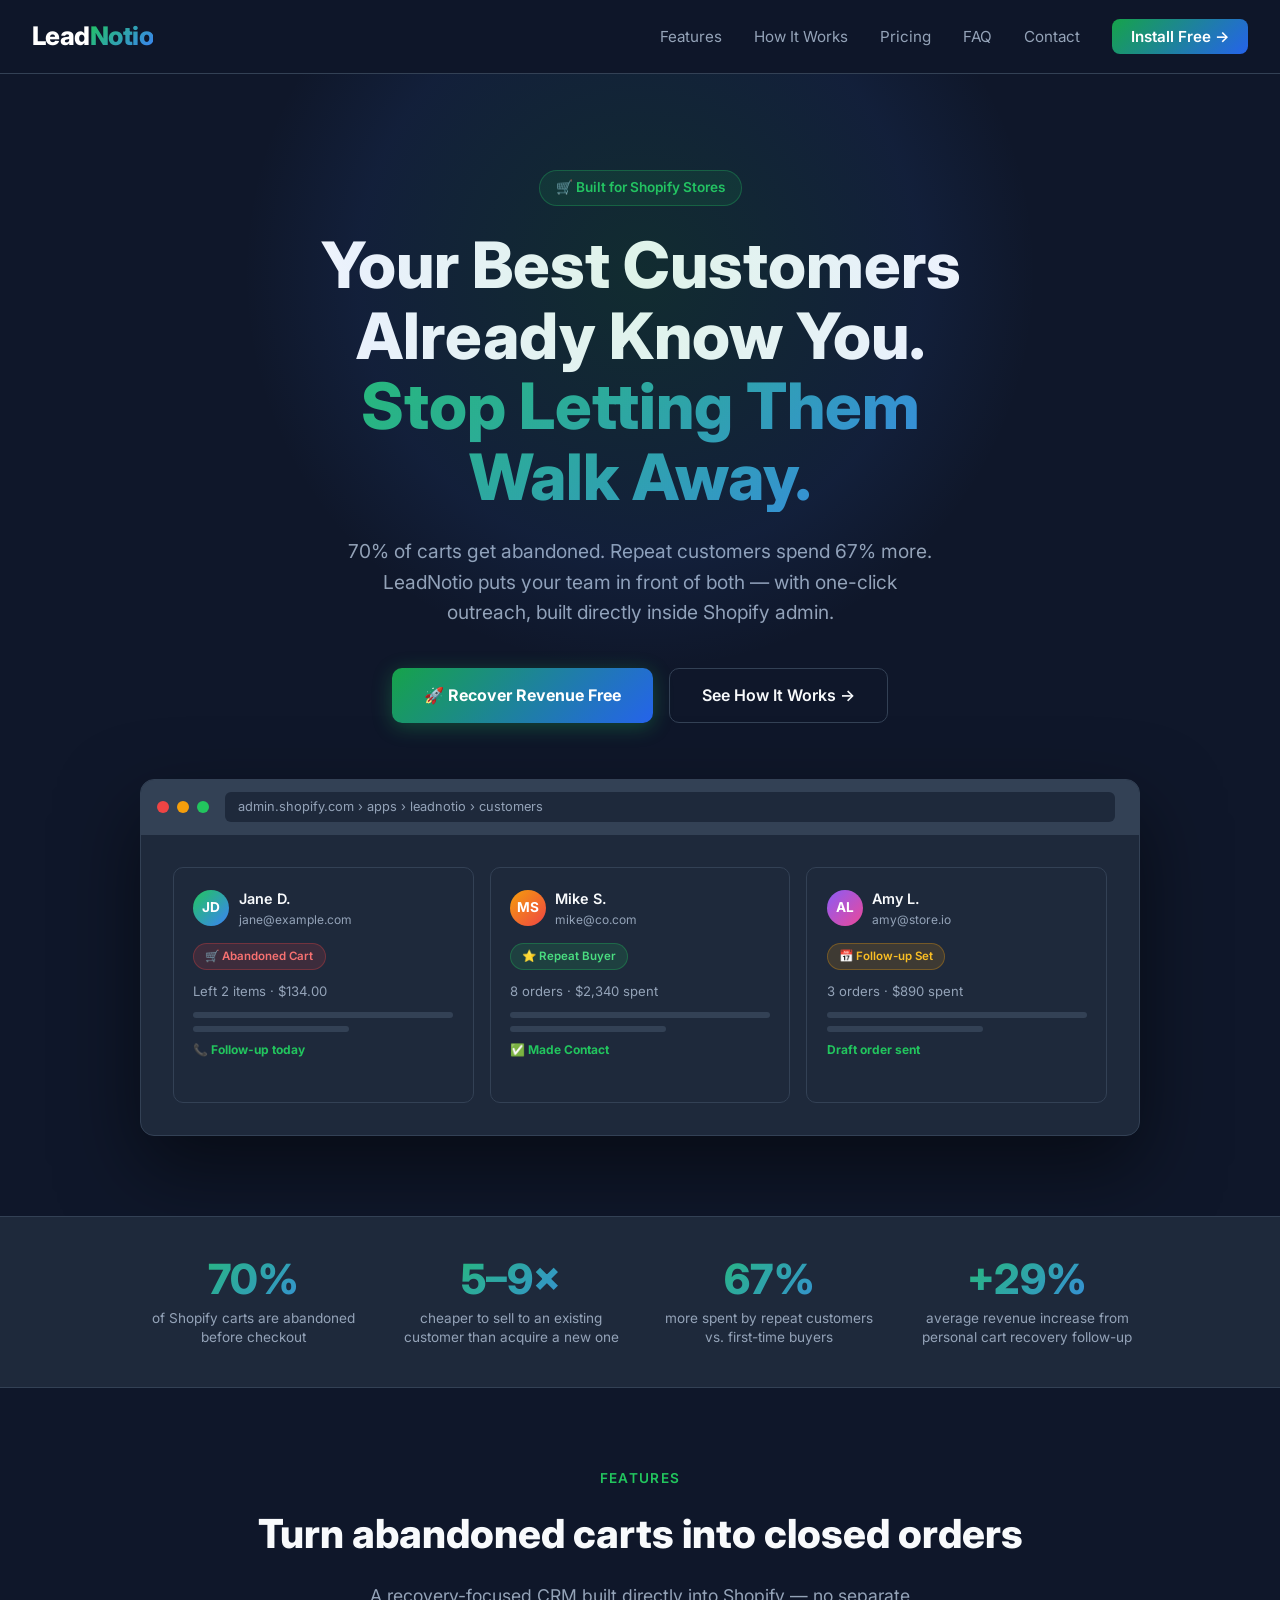
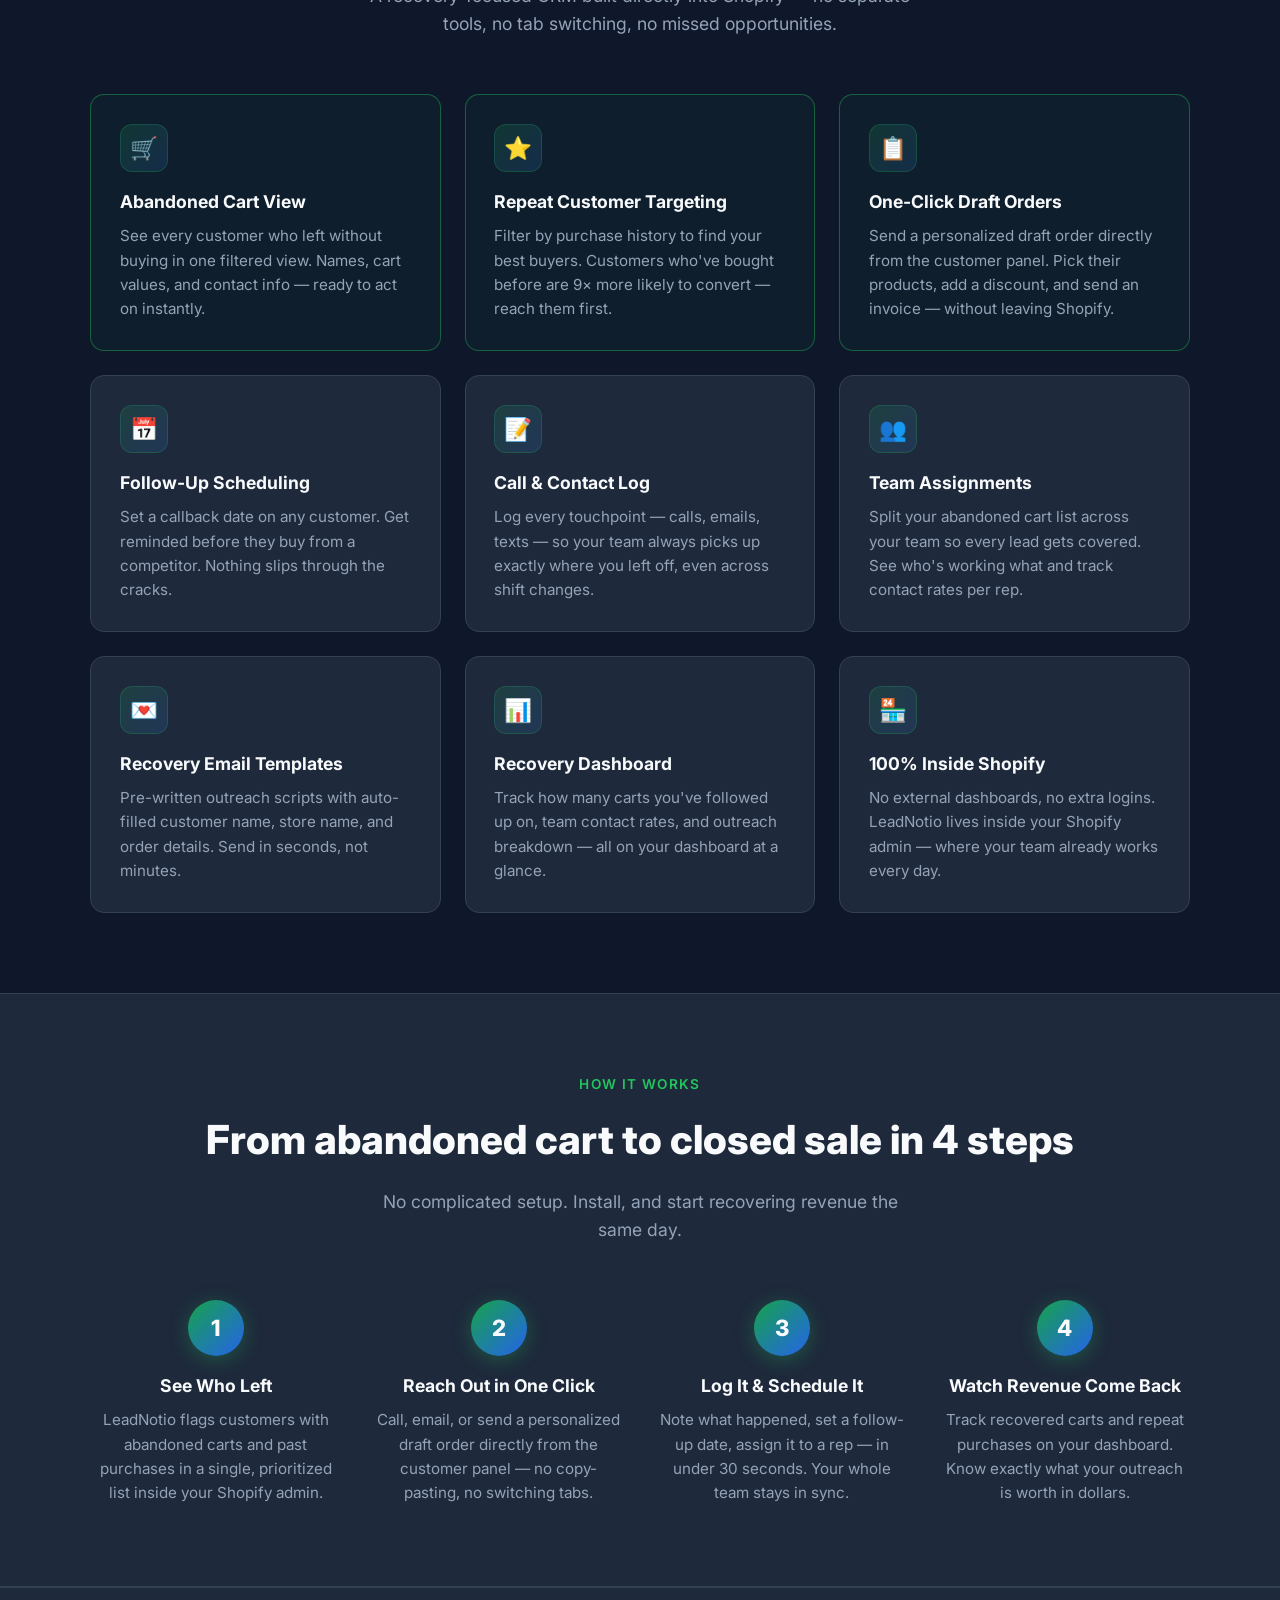
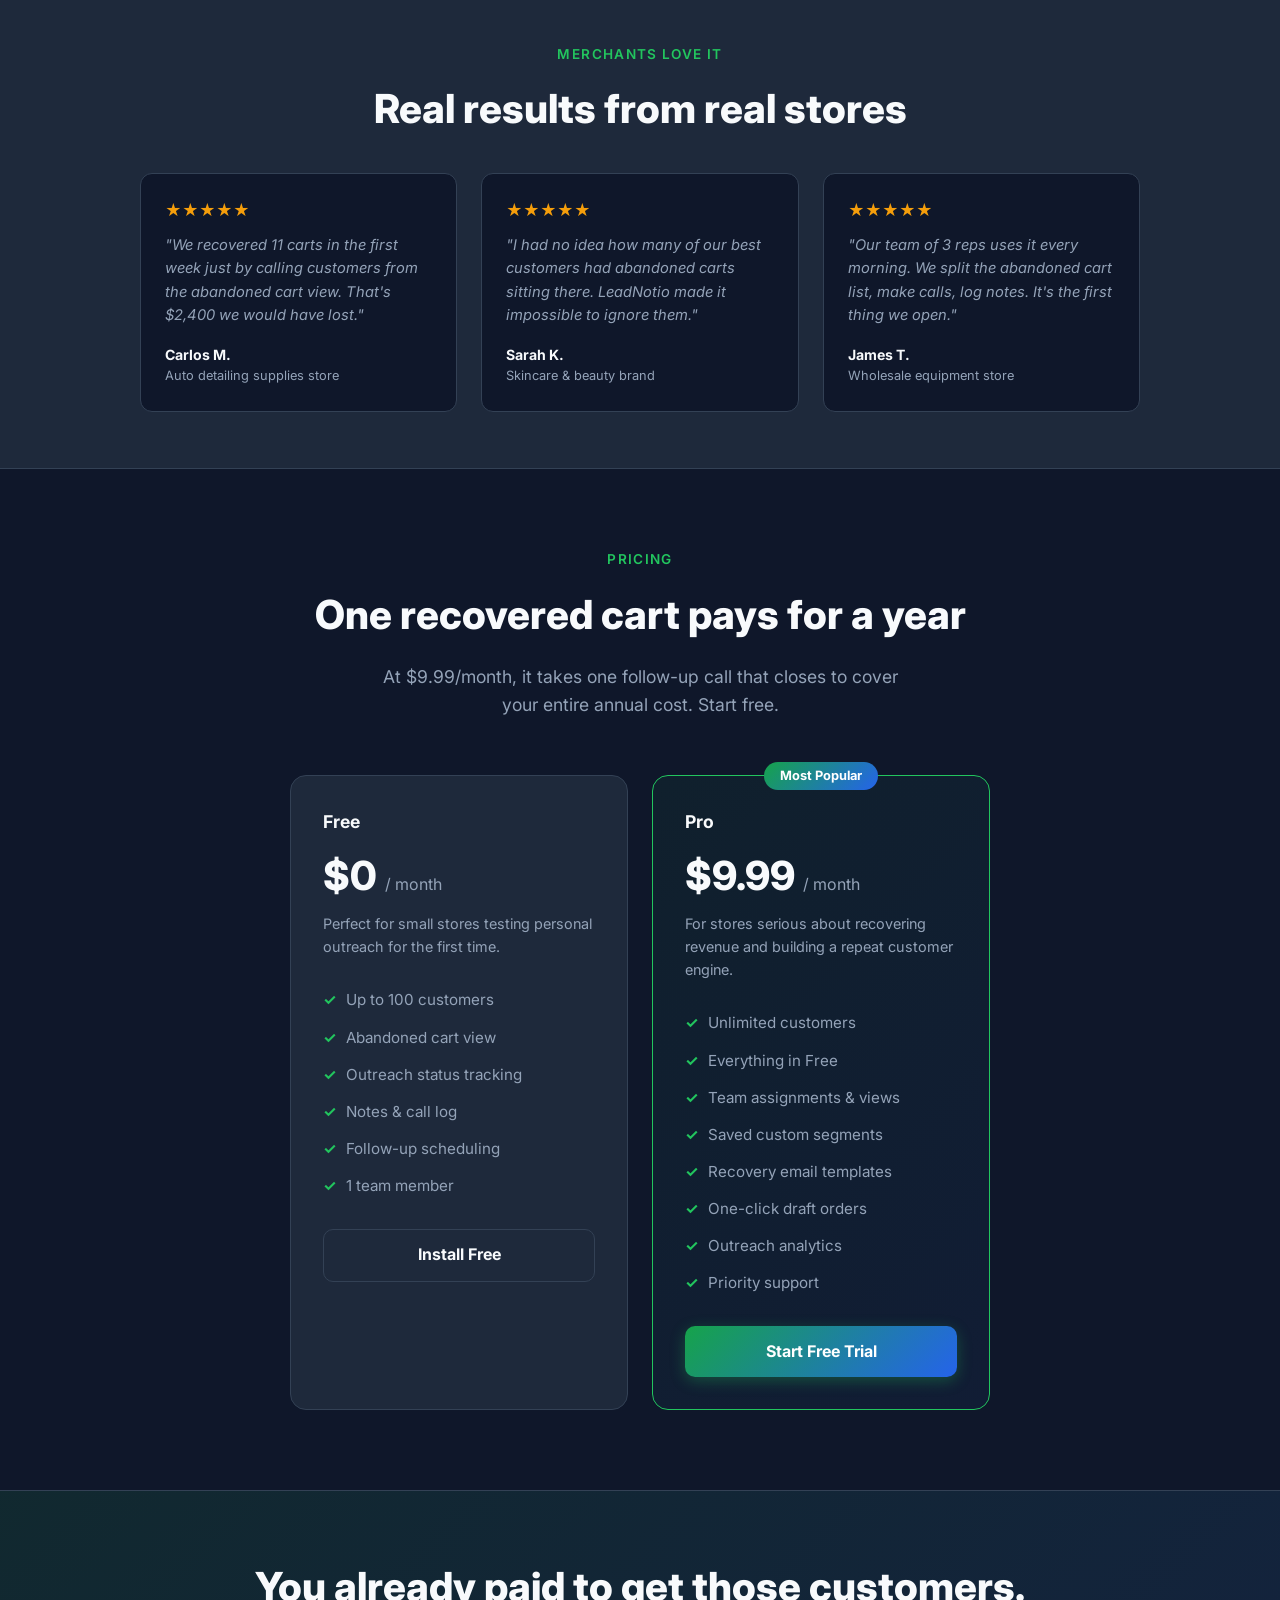
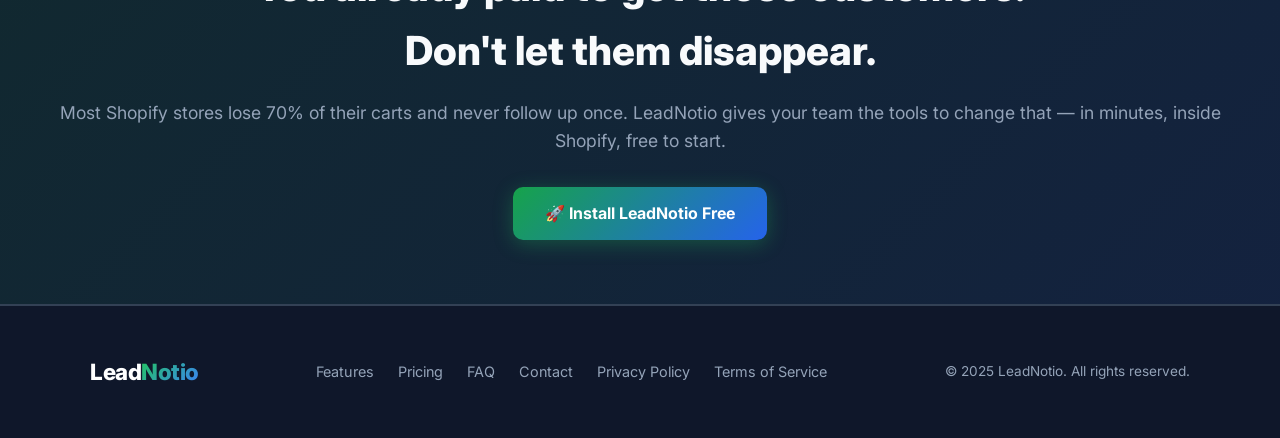
==== commit 6d6463b8: "Force 'Walk Away.' onto its own line in hero headline Co-Authored-By: Claude Sonnet 4.6 <noreply@ant" ====
--- a/index.html
+++ b/index.html
@@ -31,7 +31,7 @@
 <section class="hero">
   <div class="hero-inner">
     <div class="hero-badge">🛒 Built for Shopify Stores</div>
-    <h1>Your Best Customers<br />Already Know You.<br /><span class="grad" style="display: block; text-align: center;">Stop Letting Them Walk Away.</span></h1>
+    <h1>Your Best Customers<br />Already Know You.<br /><span class="grad" style="display: block; text-align: center;">Stop Letting Them<br />Walk Away.</span></h1>
     <p>70% of carts get abandoned. Repeat customers spend 67% more. LeadNotio puts your team in front of both — with one-click outreach, built directly inside Shopify admin.</p>
     <div class="hero-buttons">
       <a href="https://apps.shopify.com/leadnotio" class="btn-primary">🚀 Recover Revenue Free</a>
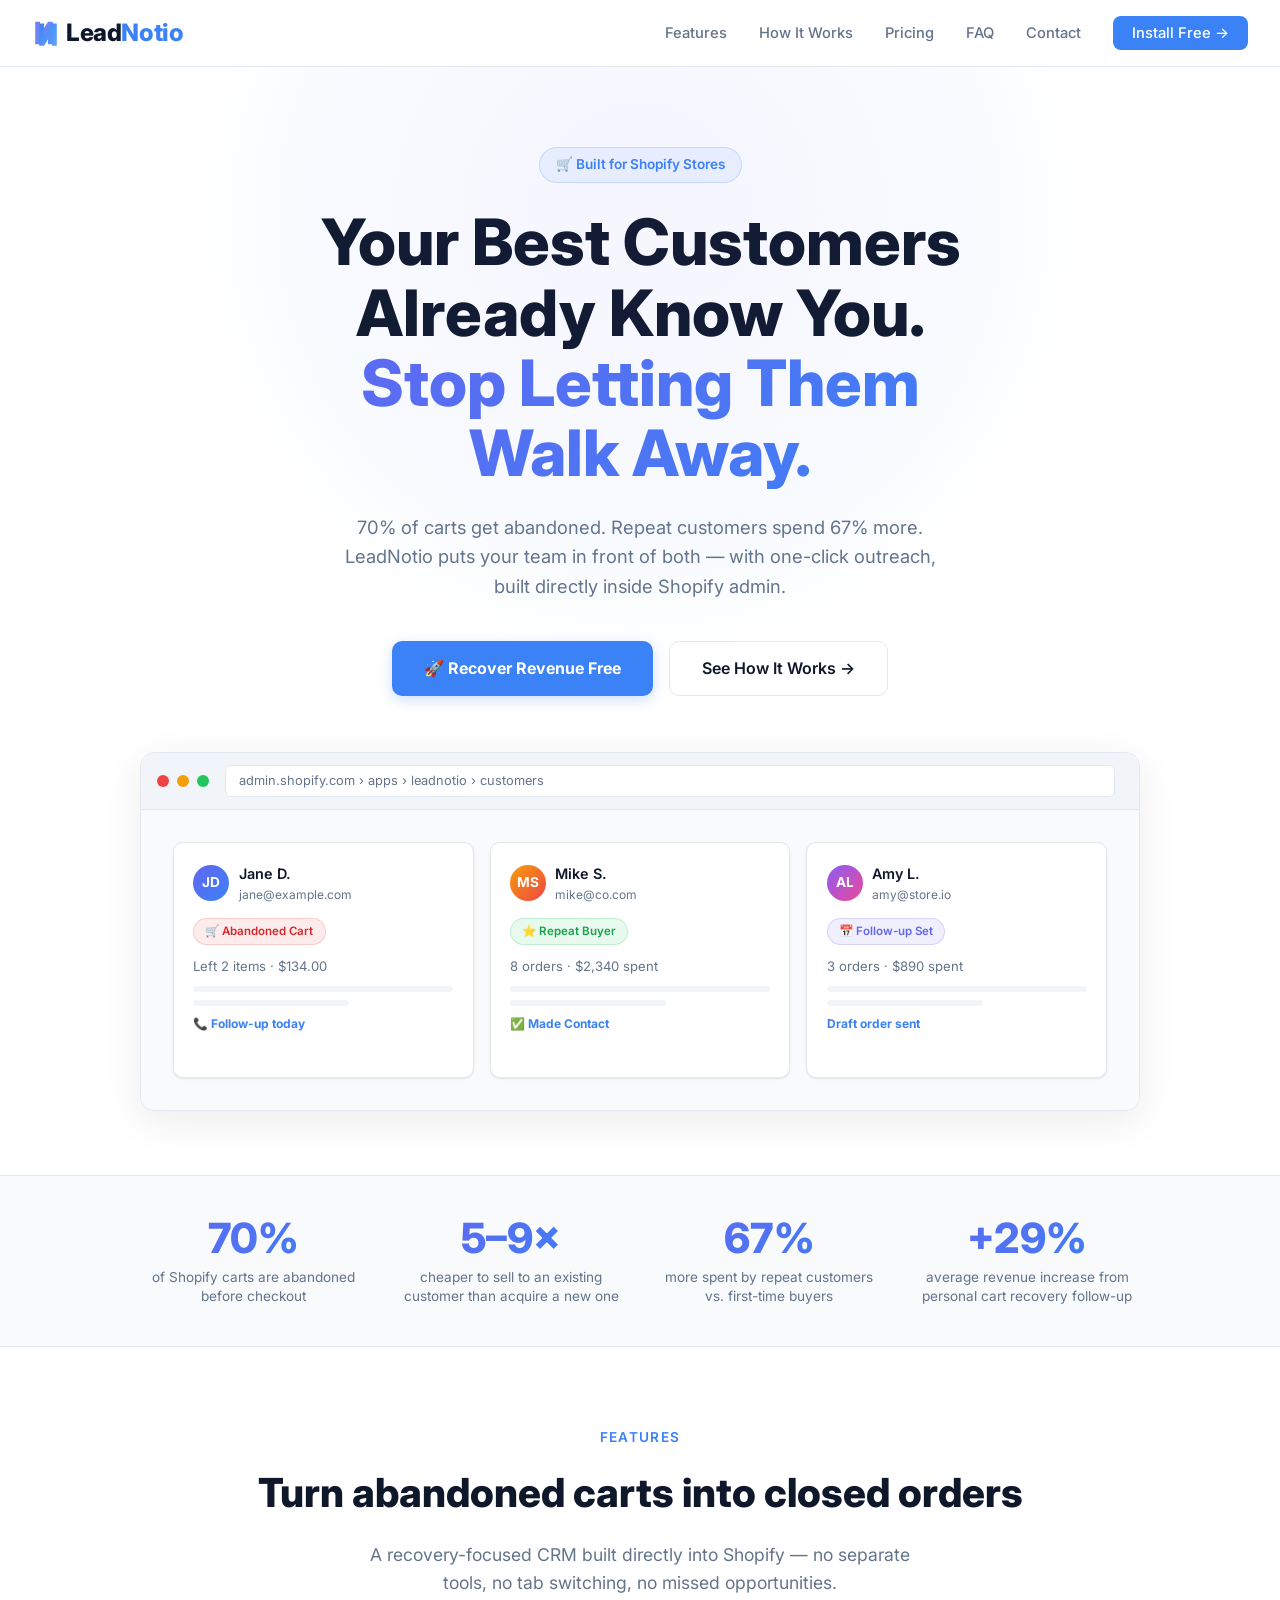
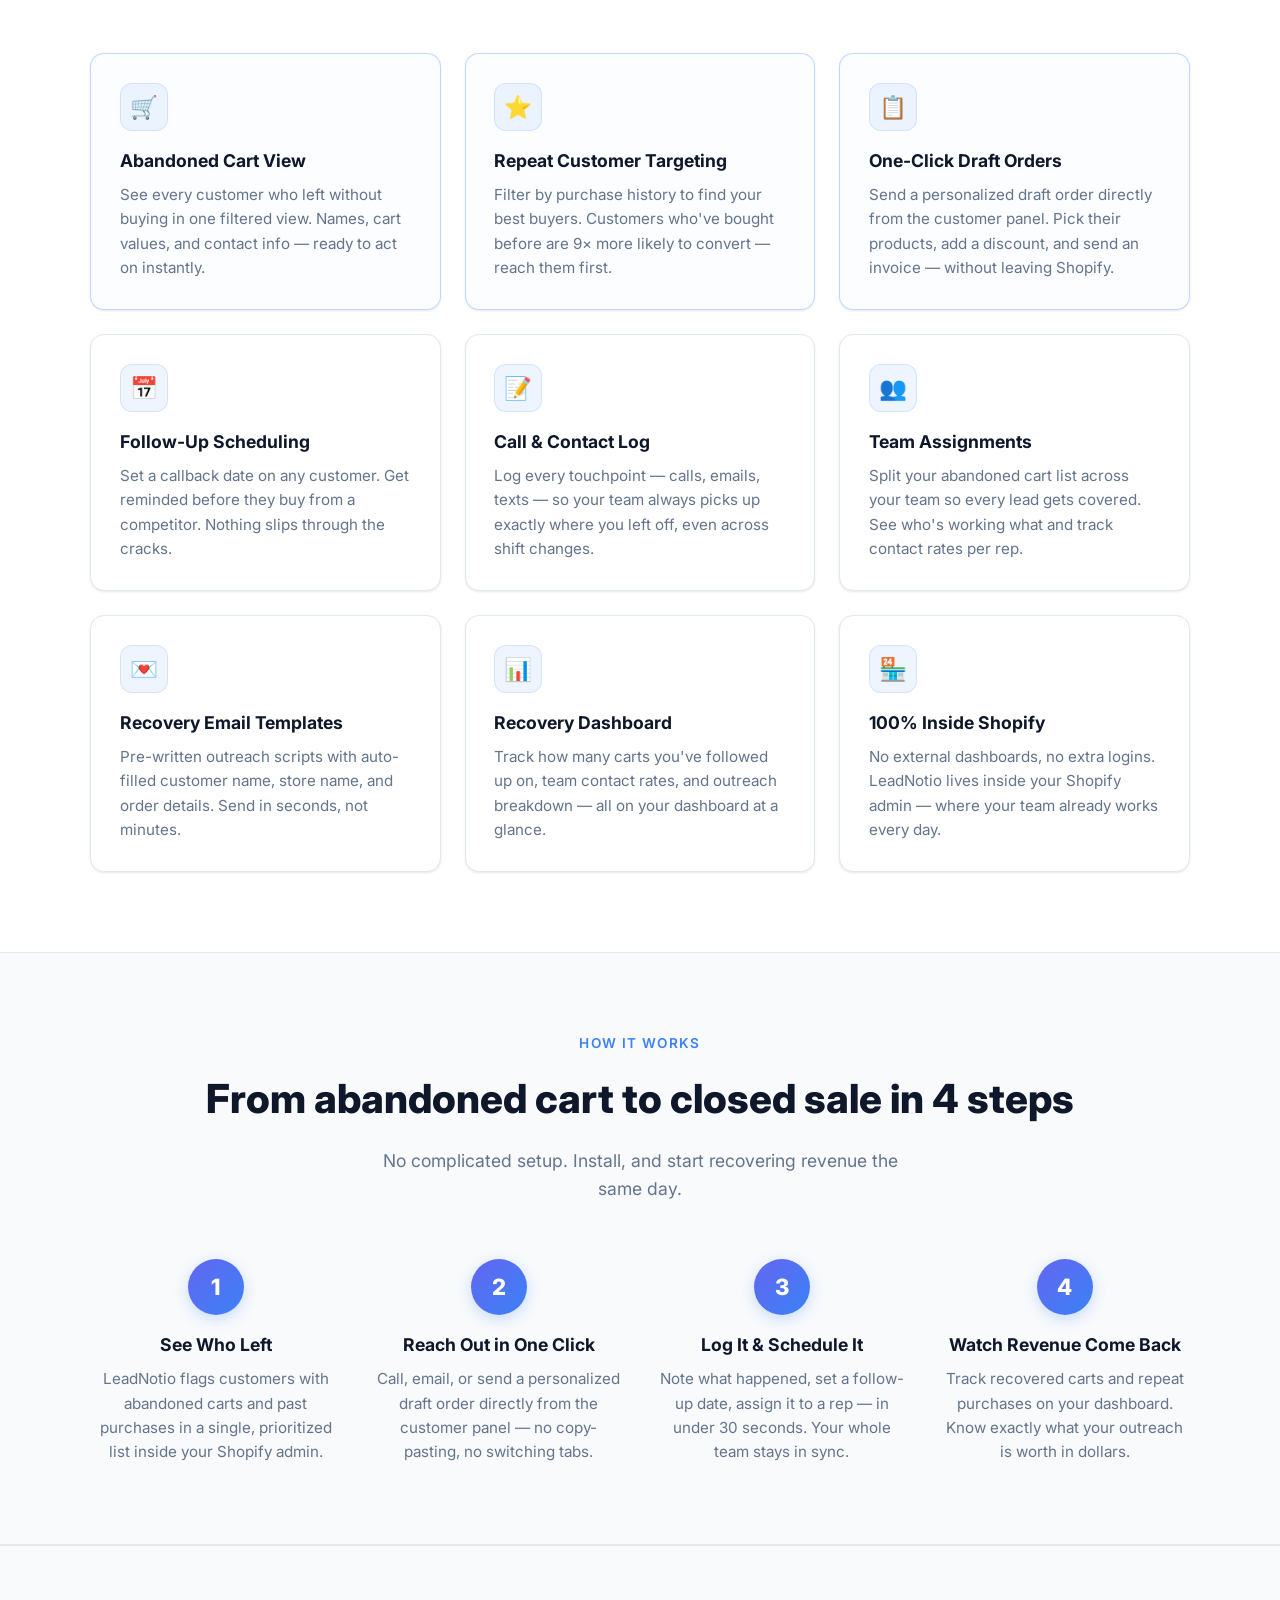
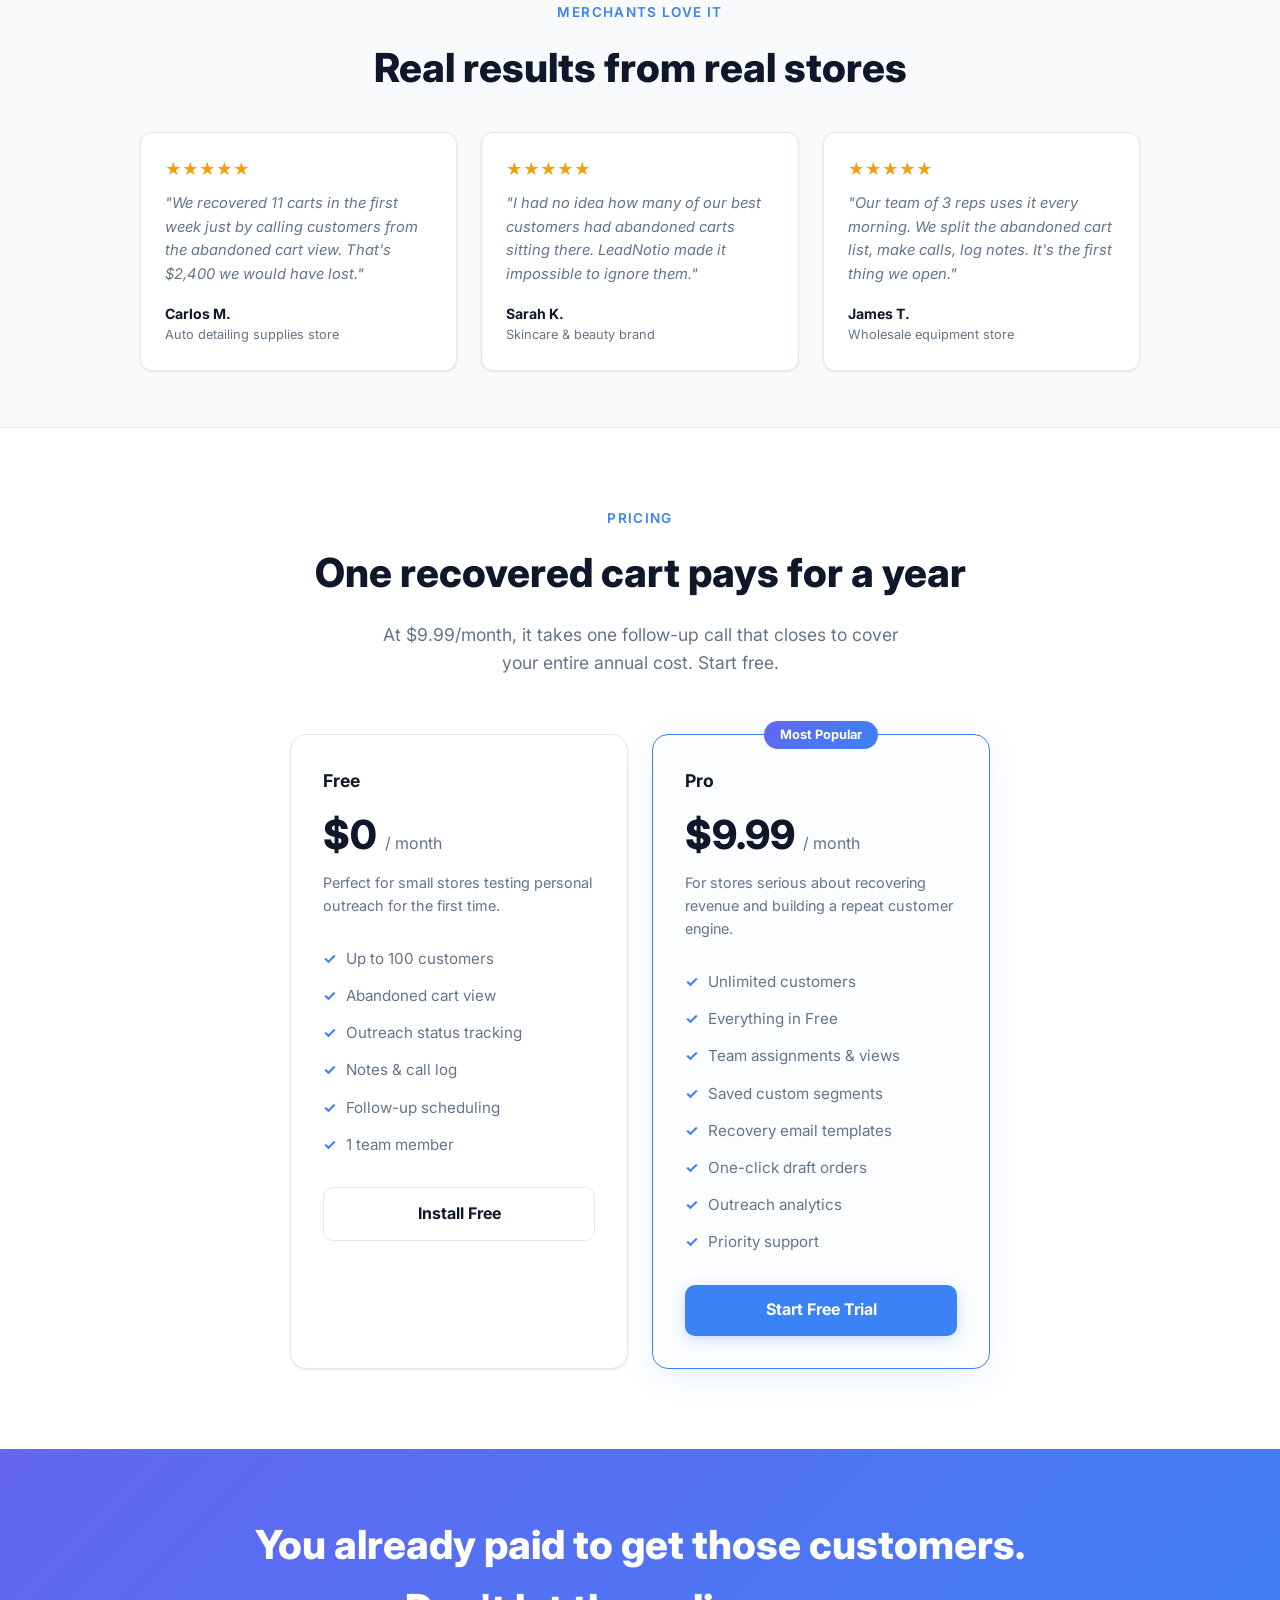
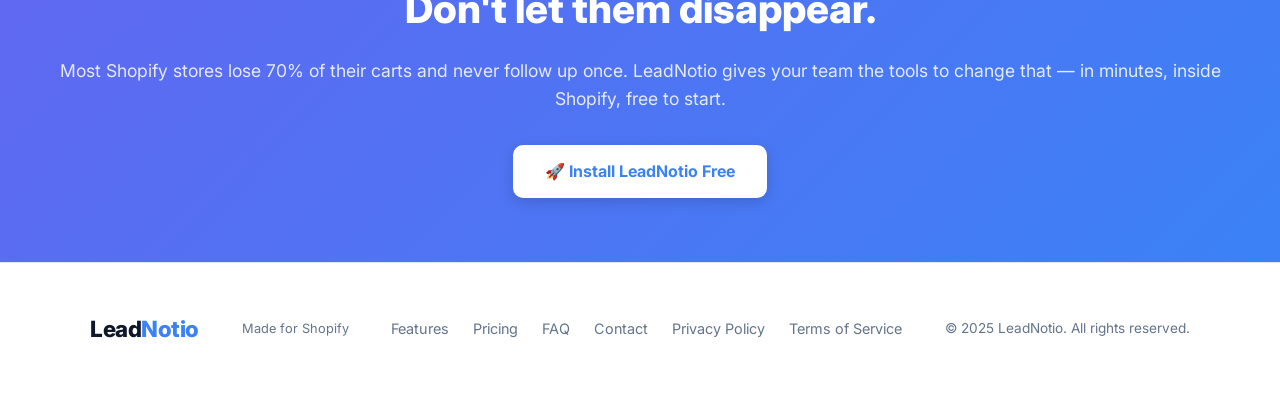
==== commit df313105: "Redesign website with light theme and new SVG logo - Complete light theme overhaul: white background" ====
--- a/index.html
+++ b/index.html
@@ -15,6 +15,14 @@
 <!-- NAV -->
 <nav>
   <a href="index.html" class="nav-logo">
+    <svg class="nav-logo-icon" viewBox="0 0 62 80" fill="none" xmlns="http://www.w3.org/2000/svg">
+      <defs>
+        <linearGradient id="nav-g1" x1="0" y1="0" x2="1" y2="1"><stop offset="0%" stop-color="#6366f1"/><stop offset="100%" stop-color="#3b82f6"/></linearGradient>
+        <linearGradient id="nav-g2" x1="0" y1="0" x2="1" y2="1"><stop offset="0%" stop-color="#3b82f6"/><stop offset="100%" stop-color="#60a5fa"/></linearGradient>
+      </defs>
+      <path d="M8 68 L8 12 L20 12 L20 44 L40 12 L52 12 L52 68 L40 68 L40 36 L20 68 Z" fill="url(#nav-g1)" opacity="0.85"/>
+      <path d="M18 72 L18 16 L30 16 L30 48 L50 16 L62 16 L62 72 L50 72 L50 40 L30 72 Z" fill="url(#nav-g2)"/>
+    </svg>
     <span><span class="logo-lead">Lead</span><span class="logo-notio">Notio</span></span>
   </a>
   <ul class="nav-links">
@@ -174,7 +182,7 @@
 </section>
 
 <!-- HOW IT WORKS -->
-<section id="how-it-works" style="background: var(--dark-2); border-top: 1px solid var(--border); border-bottom: 1px solid var(--border);">
+<section id="how-it-works" class="how-it-works-bg">
   <div class="container">
     <div class="section-label">How It Works</div>
     <h2 class="section-title">From abandoned cart to closed sale in 4 steps</h2>
@@ -287,6 +295,7 @@
     <a href="index.html" class="footer-logo">
       <span><span class="logo-lead">Lead</span><span class="logo-notio">Notio</span></span>
     </a>
+    <div style="font-size:0.8rem;color:var(--text-muted);">Made for Shopify</div>
     <div class="footer-links">
       <a href="index.html#features">Features</a>
       <a href="index.html#pricing">Pricing</a>
--- a/styles.css
+++ b/styles.css
@@ -1,27 +1,29 @@
-/* LeadNotio Website Styles */
+/* LeadNotio Website Styles — Light Theme */
 :root {
-  --green: #22c55e;
-  --green-dark: #16a34a;
   --blue: #3b82f6;
-  --blue-dark: #1d4ed8;
-  --grad-start: #16a34a;
-  --grad-end: #2563eb;
-  --dark: #0f172a;
-  --dark-2: #1e293b;
-  --dark-3: #334155;
-  --text: #f8fafc;
-  --text-muted: #94a3b8;
-  --border: #334155;
-  --card: #1e293b;
+  --blue-dark: #2563eb;
+  --blue-light: #60a5fa;
+  --purple: #6366f1;
+  --grad-start: #6366f1;
+  --grad-end: #3b82f6;
+
+  --bg: #ffffff;
+  --bg-alt: #f8fafc;
+  --bg-muted: #f1f5f9;
+  --text: #0f172a;
+  --text-muted: #64748b;
+  --border: #e2e8f0;
+  --card: #ffffff;
+  --card-shadow: 0 1px 3px rgba(0,0,0,0.06), 0 1px 2px rgba(0,0,0,0.04);
+  --card-shadow-lg: 0 10px 40px rgba(0,0,0,0.08);
 }
 
 * { margin: 0; padding: 0; box-sizing: border-box; }
-
 html { scroll-behavior: smooth; }
 
 body {
   font-family: 'Inter', -apple-system, BlinkMacSystemFont, 'Segoe UI', sans-serif;
-  background: var(--dark);
+  background: var(--bg);
   color: var(--text);
   line-height: 1.6;
 }
@@ -34,8 +36,8 @@
   display: flex;
   align-items: center;
   justify-content: space-between;
-  padding: 1rem 2rem;
-  background: rgba(15, 23, 42, 0.9);
+  padding: 0.85rem 2rem;
+  background: rgba(255,255,255,0.92);
   backdrop-filter: blur(12px);
   border-bottom: 1px solid var(--border);
 }
@@ -43,14 +45,20 @@
 .nav-logo {
   display: flex;
   align-items: center;
+  gap: 0.6rem;
   text-decoration: none;
-  font-size: 1.6rem;
+  font-size: 1.5rem;
   font-weight: 800;
   letter-spacing: -0.02em;
 }
 
-.logo-lead { color: #ffffff; }
-.logo-notio { background: linear-gradient(135deg, var(--green), var(--blue)); -webkit-background-clip: text; -webkit-text-fill-color: transparent; background-clip: text; }
+.nav-logo-icon {
+  height: 32px;
+  width: auto;
+}
+
+.logo-lead { color: var(--text); }
+.logo-notio { color: var(--blue); }
 
 .nav-links {
   display: flex;
@@ -62,40 +70,42 @@
 .nav-links a {
   text-decoration: none;
   color: var(--text-muted);
-  font-size: 0.95rem;
+  font-size: 0.92rem;
+  font-weight: 500;
   transition: color 0.2s;
 }
 
 .nav-links a:hover { color: var(--text); }
 
 .nav-cta {
-  background: linear-gradient(135deg, var(--grad-start), var(--grad-end));
+  background: var(--blue);
   color: white !important;
   padding: 0.5rem 1.2rem;
   border-radius: 8px;
   font-weight: 600;
-  transition: opacity 0.2s !important;
-}
-
-.nav-cta:hover { opacity: 0.9; color: white !important; }
+  transition: background 0.2s !important;
+}
+
+.nav-cta:hover { background: var(--blue-dark); color: white !important; }
 
 /* HERO */
 .hero {
   text-align: center;
-  padding: 6rem 2rem 5rem;
+  padding: 5rem 2rem 4rem;
   position: relative;
   overflow: hidden;
+  background: var(--bg);
 }
 
 .hero::before {
   content: '';
   position: absolute;
-  top: -200px;
+  top: -300px;
   left: 50%;
   transform: translateX(-50%);
-  width: 800px;
-  height: 800px;
-  background: radial-gradient(circle, rgba(34,197,94,0.12) 0%, rgba(59,130,246,0.08) 50%, transparent 70%);
+  width: 900px;
+  height: 900px;
+  background: radial-gradient(circle, rgba(99,102,241,0.06) 0%, rgba(59,130,246,0.04) 50%, transparent 70%);
   pointer-events: none;
 }
 
@@ -103,15 +113,17 @@
   display: inline-flex;
   align-items: center;
   gap: 0.5rem;
-  background: rgba(34,197,94,0.1);
-  border: 1px solid rgba(34,197,94,0.3);
-  color: var(--green);
+  background: rgba(59,130,246,0.08);
+  border: 1px solid rgba(59,130,246,0.2);
+  color: var(--blue);
   padding: 0.4rem 1rem;
   border-radius: 100px;
   font-size: 0.85rem;
   font-weight: 600;
   margin-bottom: 1.5rem;
 }
+
+.hero-inner { max-width: 1000px; margin: 0 auto; }
 
 .hero h1 {
   font-size: clamp(2.5rem, 6vw, 4rem);
@@ -121,16 +133,18 @@
   max-width: 800px;
   margin-left: auto;
   margin-right: auto;
+  color: var(--text);
 }
 
 .hero h1 .grad {
-  background: linear-gradient(135deg, var(--green), var(--blue));
+  background: linear-gradient(135deg, var(--purple), var(--blue));
   -webkit-background-clip: text;
   -webkit-text-fill-color: transparent;
+  background-clip: text;
 }
 
 .hero p {
-  font-size: 1.2rem;
+  font-size: 1.15rem;
   color: var(--text-muted);
   max-width: 600px;
   margin: 0 auto 2.5rem;
@@ -147,18 +161,22 @@
   display: inline-flex;
   align-items: center;
   gap: 0.5rem;
-  background: linear-gradient(135deg, var(--grad-start), var(--grad-end));
+  background: var(--blue);
   color: white;
   padding: 0.85rem 2rem;
   border-radius: 10px;
   font-weight: 700;
   font-size: 1rem;
   text-decoration: none;
-  transition: transform 0.2s, box-shadow 0.2s;
-  box-shadow: 0 4px 20px rgba(34,197,94,0.3);
-}
-
-.btn-primary:hover { transform: translateY(-2px); box-shadow: 0 8px 30px rgba(34,197,94,0.4); }
+  transition: transform 0.2s, box-shadow 0.2s, background 0.2s;
+  box-shadow: 0 4px 14px rgba(59,130,246,0.25);
+}
+
+.btn-primary:hover {
+  transform: translateY(-2px);
+  box-shadow: 0 8px 25px rgba(59,130,246,0.35);
+  background: var(--blue-dark);
+}
 
 .btn-secondary {
   display: inline-flex;
@@ -175,21 +193,22 @@
   transition: border-color 0.2s, background 0.2s;
 }
 
-.btn-secondary:hover { border-color: var(--green); background: rgba(34,197,94,0.05); }
-
-/* APP SCREENSHOT MOCKUP */
-.hero-image {
-  max-width: 900px;
-  margin: 4rem auto 0;
-  background: var(--card);
-  border: 1px solid var(--border);
-  border-radius: 16px;
+.btn-secondary:hover { border-color: var(--blue); background: rgba(59,130,246,0.04); }
+
+/* HERO MOCKUP */
+.hero-mockup {
+  max-width: 1000px;
+  margin: 3.5rem auto 0;
+  background: var(--bg);
+  border: 1px solid var(--border);
+  border-radius: 14px;
   overflow: hidden;
-  box-shadow: 0 40px 80px rgba(0,0,0,0.5);
+  box-shadow: var(--card-shadow-lg);
+  text-align: left;
 }
 
 .mockup-bar {
-  background: var(--dark-3);
+  background: var(--bg-muted);
   padding: 0.75rem 1rem;
   display: flex;
   align-items: center;
@@ -204,7 +223,8 @@
 
 .mockup-url {
   flex: 1;
-  background: var(--dark-2);
+  background: var(--bg);
+  border: 1px solid var(--border);
   border-radius: 6px;
   padding: 0.3rem 0.8rem;
   font-size: 0.8rem;
@@ -218,13 +238,15 @@
   display: grid;
   grid-template-columns: 1fr 1fr 1fr;
   gap: 1rem;
+  background: var(--bg-alt);
 }
 
 .mockup-card {
-  background: var(--dark-2);
+  background: var(--card);
   border: 1px solid var(--border);
   border-radius: 10px;
   padding: 1.2rem;
+  box-shadow: var(--card-shadow);
 }
 
 .mockup-card-header {
@@ -238,7 +260,7 @@
   width: 36px;
   height: 36px;
   border-radius: 50%;
-  background: linear-gradient(135deg, var(--green), var(--blue));
+  background: linear-gradient(135deg, var(--purple), var(--blue));
   display: flex;
   align-items: center;
   justify-content: center;
@@ -247,7 +269,7 @@
   color: white;
 }
 
-.mockup-name { font-size: 0.9rem; font-weight: 600; }
+.mockup-name { font-size: 0.9rem; font-weight: 600; color: var(--text); }
 .mockup-email { font-size: 0.75rem; color: var(--text-muted); }
 
 .status-pill {
@@ -259,29 +281,65 @@
   margin-bottom: 0.7rem;
 }
 
-.status-pill.contacted { background: rgba(59,130,246,0.15); color: #60a5fa; }
-.status-pill.qualified { background: rgba(34,197,94,0.15); color: #4ade80; }
-.status-pill.new { background: rgba(148,163,184,0.15); color: #94a3b8; }
+.status-pill.cart { background: rgba(239,68,68,0.1); color: #dc2626; border: 1px solid rgba(239,68,68,0.2); }
+.status-pill.repeat { background: rgba(34,197,94,0.1); color: #16a34a; border: 1px solid rgba(34,197,94,0.2); }
+.status-pill.followup { background: rgba(99,102,241,0.1); color: #6366f1; border: 1px solid rgba(99,102,241,0.2); }
+
+.mockup-meta { font-size: 0.82rem; color: var(--text-muted); margin-bottom: 0.6rem; }
+.mockup-amount { font-size: 0.75rem; font-weight: 700; color: var(--blue); margin-top: 0.3rem; }
 
 .mockup-line {
   height: 6px;
-  background: var(--dark-3);
+  background: var(--bg-muted);
   border-radius: 3px;
   margin-bottom: 0.5rem;
 }
 
 .mockup-line.short { width: 60%; }
 
+/* STATS BAR */
+.stats-bar {
+  background: var(--bg-alt);
+  border-top: 1px solid var(--border);
+  border-bottom: 1px solid var(--border);
+  padding: 2.5rem 2rem;
+}
+
+.stats-inner {
+  max-width: 1000px;
+  margin: 0 auto;
+  display: grid;
+  grid-template-columns: repeat(4, 1fr);
+  gap: 2rem;
+  text-align: center;
+}
+
+.stat-num {
+  font-size: 2.6rem;
+  font-weight: 800;
+  background: linear-gradient(135deg, var(--purple), var(--blue));
+  -webkit-background-clip: text;
+  -webkit-text-fill-color: transparent;
+  background-clip: text;
+  line-height: 1.1;
+}
+
+.stat-label {
+  color: var(--text-muted);
+  font-size: 0.85rem;
+  margin-top: 0.4rem;
+  line-height: 1.4;
+}
+
 /* SECTIONS */
 section { padding: 5rem 2rem; }
-
 .container { max-width: 1100px; margin: 0 auto; }
 
 .section-label {
   text-align: center;
   font-size: 0.85rem;
   font-weight: 600;
-  color: var(--green);
+  color: var(--blue);
   text-transform: uppercase;
   letter-spacing: 0.1em;
   margin-bottom: 0.75rem;
@@ -292,6 +350,7 @@
   font-size: clamp(1.8rem, 4vw, 2.5rem);
   font-weight: 800;
   margin-bottom: 1rem;
+  color: var(--text);
 }
 
 .section-sub {
@@ -314,17 +373,27 @@
   border: 1px solid var(--border);
   border-radius: 14px;
   padding: 1.8rem;
-  transition: border-color 0.2s, transform 0.2s;
-}
-
-.feature-card:hover { border-color: var(--green); transform: translateY(-3px); }
+  transition: border-color 0.2s, transform 0.2s, box-shadow 0.2s;
+  box-shadow: var(--card-shadow);
+}
+
+.feature-card:hover {
+  border-color: var(--blue);
+  transform: translateY(-3px);
+  box-shadow: var(--card-shadow-lg);
+}
+
+.feature-highlight {
+  border-color: rgba(59,130,246,0.3);
+  background: rgba(59,130,246,0.02);
+}
 
 .feature-icon {
   width: 48px;
   height: 48px;
   border-radius: 12px;
-  background: linear-gradient(135deg, rgba(34,197,94,0.15), rgba(59,130,246,0.15));
-  border: 1px solid rgba(34,197,94,0.2);
+  background: rgba(59,130,246,0.08);
+  border: 1px solid rgba(59,130,246,0.15);
   display: flex;
   align-items: center;
   justify-content: center;
@@ -332,29 +401,29 @@
   margin-bottom: 1rem;
 }
 
-.feature-card h3 { font-size: 1.1rem; font-weight: 700; margin-bottom: 0.5rem; }
+.feature-card h3 { font-size: 1.1rem; font-weight: 700; margin-bottom: 0.5rem; color: var(--text); }
 .feature-card p { color: var(--text-muted); font-size: 0.95rem; }
 
 /* HOW IT WORKS */
 .steps { display: grid; grid-template-columns: repeat(auto-fit, minmax(250px, 1fr)); gap: 2rem; }
-
 .step { text-align: center; }
 
 .step-num {
   width: 56px;
   height: 56px;
   border-radius: 50%;
-  background: linear-gradient(135deg, var(--grad-start), var(--grad-end));
+  background: linear-gradient(135deg, var(--purple), var(--blue));
+  color: white;
   display: flex;
   align-items: center;
   justify-content: center;
   font-size: 1.4rem;
   font-weight: 800;
   margin: 0 auto 1rem;
-  box-shadow: 0 4px 20px rgba(34,197,94,0.3);
-}
-
-.step h3 { font-size: 1.1rem; font-weight: 700; margin-bottom: 0.5rem; }
+  box-shadow: 0 4px 14px rgba(59,130,246,0.25);
+}
+
+.step h3 { font-size: 1.1rem; font-weight: 700; margin-bottom: 0.5rem; color: var(--text); }
 .step p { color: var(--text-muted); font-size: 0.95rem; }
 
 /* PRICING */
@@ -372,11 +441,13 @@
   border-radius: 16px;
   padding: 2rem;
   position: relative;
+  box-shadow: var(--card-shadow);
 }
 
 .pricing-card.featured {
-  border-color: var(--green);
-  background: linear-gradient(135deg, rgba(34,197,94,0.05), rgba(59,130,246,0.05));
+  border-color: var(--blue);
+  background: rgba(59,130,246,0.02);
+  box-shadow: 0 8px 30px rgba(59,130,246,0.1);
 }
 
 .pricing-badge {
@@ -384,7 +455,7 @@
   top: -14px;
   left: 50%;
   transform: translateX(-50%);
-  background: linear-gradient(135deg, var(--grad-start), var(--grad-end));
+  background: linear-gradient(135deg, var(--purple), var(--blue));
   color: white;
   padding: 0.25rem 1rem;
   border-radius: 100px;
@@ -393,12 +464,13 @@
   white-space: nowrap;
 }
 
-.pricing-card h3 { font-size: 1.1rem; font-weight: 700; margin-bottom: 0.5rem; }
+.pricing-card h3 { font-size: 1.1rem; font-weight: 700; margin-bottom: 0.5rem; color: var(--text); }
 
 .pricing-price {
   font-size: 2.5rem;
   font-weight: 800;
   margin-bottom: 0.25rem;
+  color: var(--text);
 }
 
 .pricing-price span { font-size: 1rem; font-weight: 400; color: var(--text-muted); }
@@ -416,7 +488,7 @@
   color: var(--text-muted);
 }
 
-.pricing-features li::before { content: '✓'; color: var(--green); font-weight: 700; }
+.pricing-features li::before { content: '✓'; color: var(--blue); font-weight: 700; }
 
 .btn-pricing {
   display: block;
@@ -433,32 +505,85 @@
   color: var(--text);
 }
 
-.btn-pricing.outline:hover { border-color: var(--green); }
+.btn-pricing.outline:hover { border-color: var(--blue); color: var(--blue); }
 
 .btn-pricing.solid {
-  background: linear-gradient(135deg, var(--grad-start), var(--grad-end));
+  background: var(--blue);
   color: white;
-  box-shadow: 0 4px 15px rgba(34,197,94,0.3);
-}
-
-.btn-pricing.solid:hover { box-shadow: 0 6px 25px rgba(34,197,94,0.4); }
+  box-shadow: 0 4px 14px rgba(59,130,246,0.25);
+}
+
+.btn-pricing.solid:hover { box-shadow: 0 6px 25px rgba(59,130,246,0.35); background: var(--blue-dark); }
+
+/* SOCIAL PROOF */
+.proof-band {
+  background: var(--bg-alt);
+  border-top: 1px solid var(--border);
+  border-bottom: 1px solid var(--border);
+  padding: 3.5rem 2rem;
+}
+
+.proof-inner { max-width: 1000px; margin: 0 auto; }
+
+.proof-cards {
+  display: grid;
+  grid-template-columns: repeat(auto-fit, minmax(260px, 1fr));
+  gap: 1.5rem;
+  margin-top: 2rem;
+}
+
+.proof-card {
+  background: var(--card);
+  border: 1px solid var(--border);
+  border-radius: 12px;
+  padding: 1.5rem;
+  box-shadow: var(--card-shadow);
+}
+
+.proof-quote {
+  color: var(--text-muted);
+  font-size: 0.92rem;
+  line-height: 1.6;
+  margin-bottom: 1rem;
+  font-style: italic;
+}
+
+.proof-author { font-weight: 700; font-size: 0.88rem; color: var(--text); }
+.proof-role { color: var(--text-muted); font-size: 0.8rem; }
+.stars { color: #f59e0b; font-size: 1rem; margin-bottom: 0.6rem; }
 
 /* CTA BAND */
 .cta-band {
-  background: linear-gradient(135deg, rgba(34,197,94,0.1), rgba(59,130,246,0.1));
-  border-top: 1px solid var(--border);
-  border-bottom: 1px solid var(--border);
+  background: linear-gradient(135deg, var(--purple), var(--blue));
   text-align: center;
   padding: 4rem 2rem;
 }
 
-.cta-band h2 { font-size: clamp(1.8rem, 4vw, 2.5rem); font-weight: 800; margin-bottom: 1rem; }
-.cta-band p { color: var(--text-muted); font-size: 1.1rem; margin-bottom: 2rem; }
+.cta-band h2 {
+  font-size: clamp(1.8rem, 4vw, 2.5rem);
+  font-weight: 800;
+  margin-bottom: 1rem;
+  color: white;
+}
+
+.cta-band p { color: rgba(255,255,255,0.85); font-size: 1.1rem; margin-bottom: 2rem; }
+
+.cta-band .btn-primary {
+  background: white;
+  color: var(--blue);
+  box-shadow: 0 4px 14px rgba(0,0,0,0.15);
+}
+
+.cta-band .btn-primary:hover {
+  background: #f8fafc;
+  box-shadow: 0 8px 25px rgba(0,0,0,0.2);
+}
 
 /* FOOTER */
 footer {
   padding: 3rem 2rem;
   border-top: 1px solid var(--border);
+  background: var(--bg);
 }
 
 .footer-inner {
@@ -474,6 +599,7 @@
 .footer-logo {
   display: flex;
   align-items: center;
+  gap: 0.5rem;
   text-decoration: none;
   font-size: 1.4rem;
   font-weight: 800;
@@ -492,6 +618,14 @@
 .footer-links a:hover { color: var(--text); }
 
 .footer-copy { color: var(--text-muted); font-size: 0.85rem; }
+
+/* GRAD utility */
+.grad {
+  background: linear-gradient(135deg, var(--purple), var(--blue));
+  -webkit-background-clip: text;
+  -webkit-text-fill-color: transparent;
+  background-clip: text;
+}
 
 /* INNER PAGE STYLES */
 .page-header {
@@ -500,7 +634,7 @@
   border-bottom: 1px solid var(--border);
 }
 
-.page-header h1 { font-size: clamp(2rem, 5vw, 3rem); font-weight: 800; margin-bottom: 0.75rem; }
+.page-header h1 { font-size: clamp(2rem, 5vw, 3rem); font-weight: 800; margin-bottom: 0.75rem; color: var(--text); }
 .page-header p { color: var(--text-muted); font-size: 1.05rem; }
 
 .page-content {
@@ -526,7 +660,7 @@
 }
 
 .page-content ul { padding-left: 1.5rem; }
-.page-content a { color: var(--green); text-decoration: none; }
+.page-content a { color: var(--blue); text-decoration: none; }
 .page-content a:hover { text-decoration: underline; }
 
 /* FAQ */
@@ -555,9 +689,9 @@
   transition: background 0.2s;
 }
 
-.faq-question:hover { background: var(--dark-3); }
-
-.faq-icon { font-size: 1.2rem; transition: transform 0.3s; color: var(--green); }
+.faq-question:hover { background: var(--bg-muted); }
+
+.faq-icon { font-size: 1.2rem; transition: transform 0.3s; color: var(--blue); }
 .faq-item.open .faq-icon { transform: rotate(45deg); }
 
 .faq-answer {
@@ -581,7 +715,7 @@
   padding: 3rem 2rem;
 }
 
-.contact-info h2 { font-size: 1.5rem; font-weight: 700; margin-bottom: 1rem; }
+.contact-info h2 { font-size: 1.5rem; font-weight: 700; margin-bottom: 1rem; color: var(--text); }
 .contact-info p { color: var(--text-muted); margin-bottom: 2rem; line-height: 1.7; }
 
 .contact-detail {
@@ -596,8 +730,8 @@
 .contact-detail-icon {
   width: 36px;
   height: 36px;
-  background: rgba(34,197,94,0.1);
-  border: 1px solid rgba(34,197,94,0.2);
+  background: rgba(59,130,246,0.08);
+  border: 1px solid rgba(59,130,246,0.15);
   border-radius: 8px;
   display: flex;
   align-items: center;
@@ -608,7 +742,6 @@
 .contact-form { display: flex; flex-direction: column; gap: 1rem; }
 
 .form-row { display: grid; grid-template-columns: 1fr 1fr; gap: 1rem; }
-
 .form-group { display: flex; flex-direction: column; gap: 0.4rem; }
 
 .form-group label {
@@ -620,7 +753,7 @@
 .form-group input,
 .form-group textarea,
 .form-group select {
-  background: var(--card);
+  background: var(--bg);
   border: 1px solid var(--border);
   border-radius: 8px;
   padding: 0.75rem 1rem;
@@ -633,12 +766,12 @@
 
 .form-group input:focus,
 .form-group textarea:focus,
-.form-group select:focus { border-color: var(--green); }
+.form-group select:focus { border-color: var(--blue); }
 
 .form-group textarea { resize: vertical; min-height: 120px; }
 
 .form-submit {
-  background: linear-gradient(135deg, var(--grad-start), var(--grad-end));
+  background: var(--blue);
   color: white;
   border: none;
   padding: 0.9rem 2rem;
@@ -646,133 +779,32 @@
   font-size: 1rem;
   font-weight: 700;
   cursor: pointer;
-  transition: opacity 0.2s, transform 0.2s;
+  transition: background 0.2s, transform 0.2s;
   font-family: inherit;
 }
 
-.form-submit:hover { opacity: 0.9; transform: translateY(-1px); }
+.form-submit:hover { background: var(--blue-dark); transform: translateY(-1px); }
 
 .success-msg {
   display: none;
-  background: rgba(34,197,94,0.1);
-  border: 1px solid rgba(34,197,94,0.3);
-  color: var(--green);
+  background: rgba(59,130,246,0.08);
+  border: 1px solid rgba(59,130,246,0.2);
+  color: var(--blue);
   padding: 1rem 1.5rem;
   border-radius: 10px;
   font-weight: 600;
 }
 
-/* HERO INNER */
-.hero-inner { max-width: 1000px; margin: 0 auto; }
-
-/* HERO MOCKUP (full-width below hero text) */
-.hero-mockup {
-  max-width: 1000px;
-  margin: 3.5rem auto 0;
-  background: var(--dark-2);
-  border: 1px solid var(--border);
-  border-radius: 14px;
-  overflow: hidden;
-  box-shadow: 0 32px 80px rgba(0,0,0,0.5);
-  text-align: left;
-}
-
-/* GRAD utility */
-.grad {
-  background: linear-gradient(135deg, var(--green), var(--blue));
-  -webkit-background-clip: text;
-  -webkit-text-fill-color: transparent;
-  background-clip: text;
-}
-
-/* STATS BAR */
-.stats-bar {
-  background: var(--dark-2);
+/* HOW IT WORKS alt bg */
+.how-it-works-bg {
+  background: var(--bg-alt);
   border-top: 1px solid var(--border);
   border-bottom: 1px solid var(--border);
-  padding: 2.5rem 2rem;
-}
-
-.stats-inner {
-  max-width: 1000px;
-  margin: 0 auto;
-  display: grid;
-  grid-template-columns: repeat(4, 1fr);
-  gap: 2rem;
-  text-align: center;
-}
-
-.stat-num {
-  font-size: 2.6rem;
-  font-weight: 800;
-  background: linear-gradient(135deg, var(--green), var(--blue));
-  -webkit-background-clip: text;
-  -webkit-text-fill-color: transparent;
-  background-clip: text;
-  line-height: 1.1;
-}
-
-.stat-label {
-  color: var(--text-muted);
-  font-size: 0.85rem;
-  margin-top: 0.4rem;
-  line-height: 1.4;
-}
-
-/* FEATURE HIGHLIGHT */
-.feature-highlight {
-  border-color: rgba(34,197,94,0.4);
-  background: rgba(34,197,94,0.04);
-}
-
-/* MOCKUP META / AMOUNT */
-.mockup-meta { font-size: 0.82rem; color: var(--text-muted); margin-bottom: 0.6rem; }
-.mockup-amount { font-size: 0.75rem; font-weight: 700; color: var(--green); margin-top: 0.3rem; }
-
-/* STATUS PILLS — new variants */
-.status-pill.cart { background: rgba(239,68,68,0.15); color: #f87171; border: 1px solid rgba(239,68,68,0.3); }
-.status-pill.repeat { background: rgba(34,197,94,0.15); color: #4ade80; border: 1px solid rgba(34,197,94,0.3); }
-.status-pill.followup { background: rgba(245,158,11,0.15); color: #fbbf24; border: 1px solid rgba(245,158,11,0.3); }
-
-/* SOCIAL PROOF BAND */
-.proof-band {
-  background: var(--dark-2);
-  border-top: 1px solid var(--border);
-  border-bottom: 1px solid var(--border);
-  padding: 3.5rem 2rem;
-}
-
-.proof-inner { max-width: 1000px; margin: 0 auto; }
-
-.proof-cards {
-  display: grid;
-  grid-template-columns: repeat(auto-fit, minmax(260px, 1fr));
-  gap: 1.5rem;
-  margin-top: 2rem;
-}
-
-.proof-card {
-  background: var(--dark);
-  border: 1px solid var(--border);
-  border-radius: 12px;
-  padding: 1.5rem;
-}
-
-.proof-quote {
-  color: var(--text-muted);
-  font-size: 0.92rem;
-  line-height: 1.6;
-  margin-bottom: 1rem;
-  font-style: italic;
-}
-
-.proof-author { font-weight: 700; font-size: 0.88rem; }
-.proof-role { color: var(--text-muted); font-size: 0.8rem; }
-.stars { color: #f59e0b; font-size: 1rem; margin-bottom: 0.6rem; }
+}
 
 /* RESPONSIVE */
 @media (max-width: 768px) {
-  nav { padding: 1rem; }
+  nav { padding: 0.85rem 1rem; }
   .nav-links { display: none; }
   .stats-inner { grid-template-columns: repeat(2, 1fr); }
   .mockup-body { grid-template-columns: 1fr; }
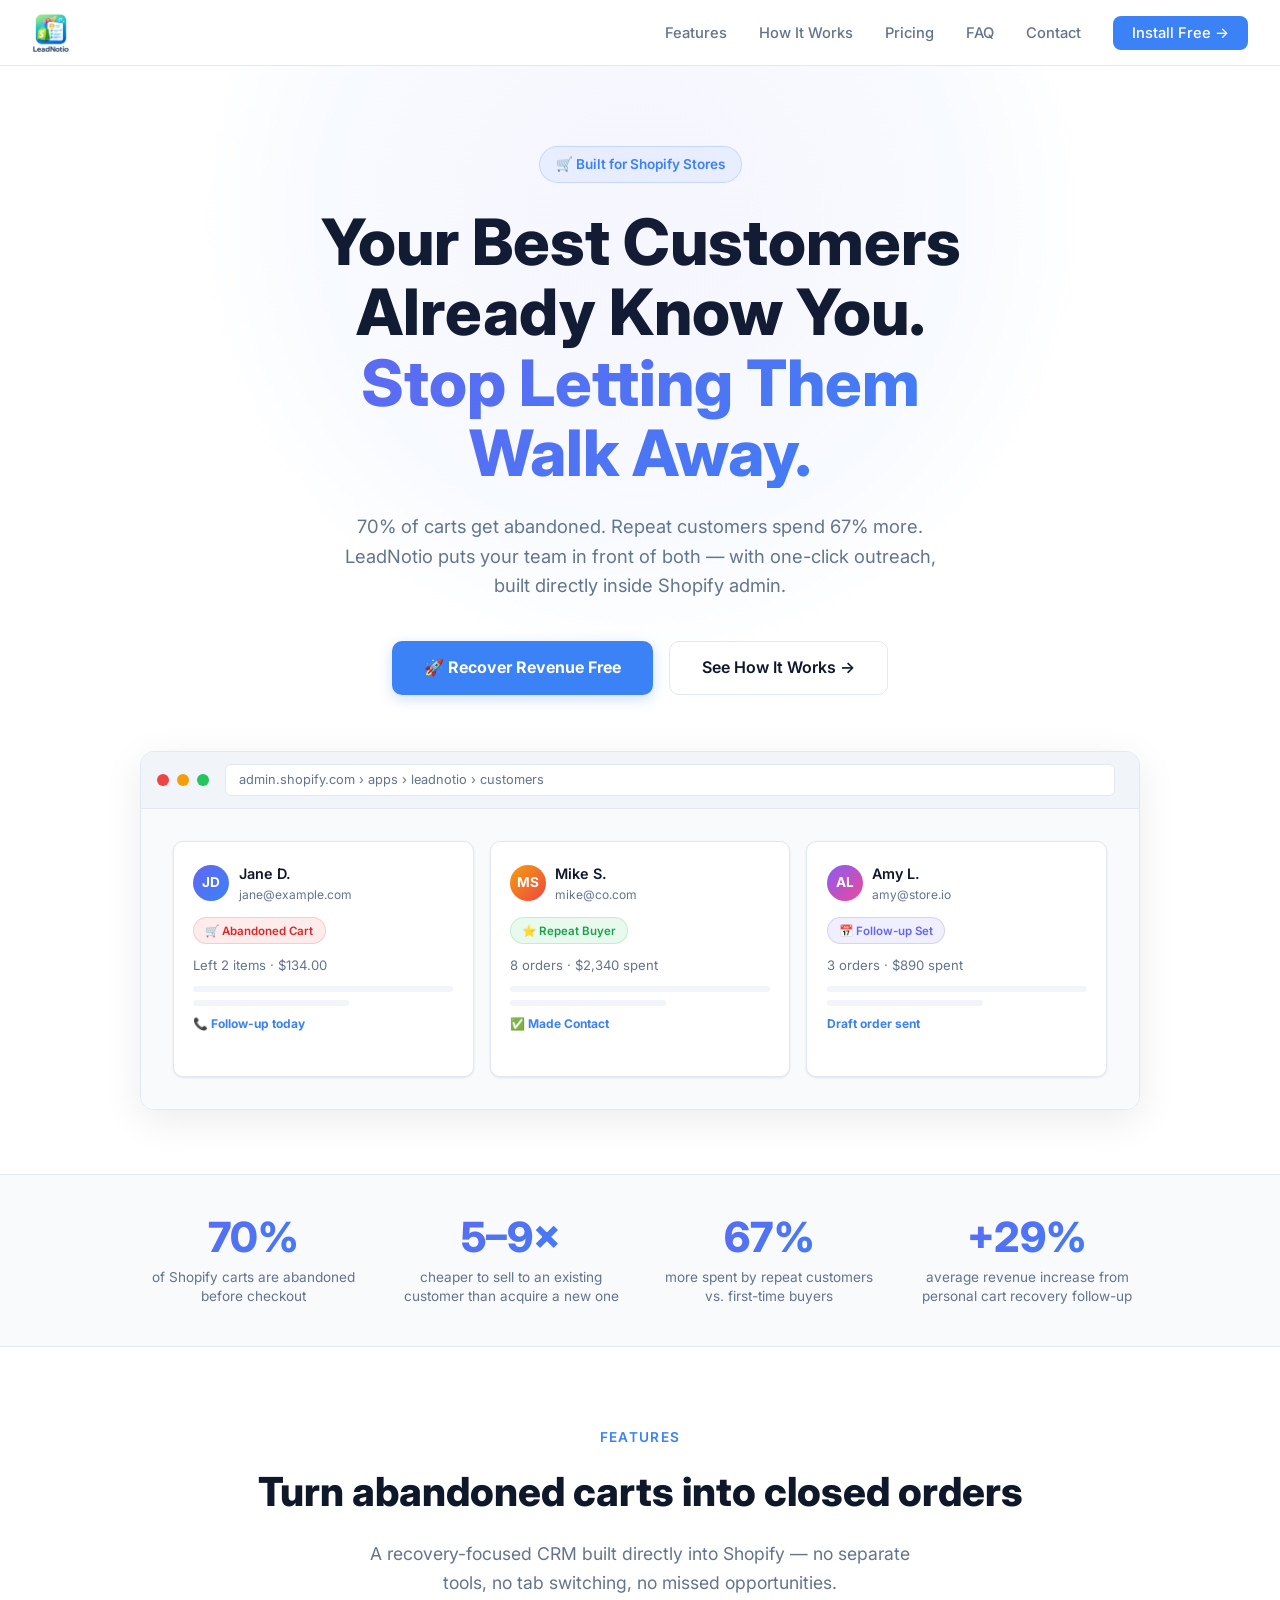
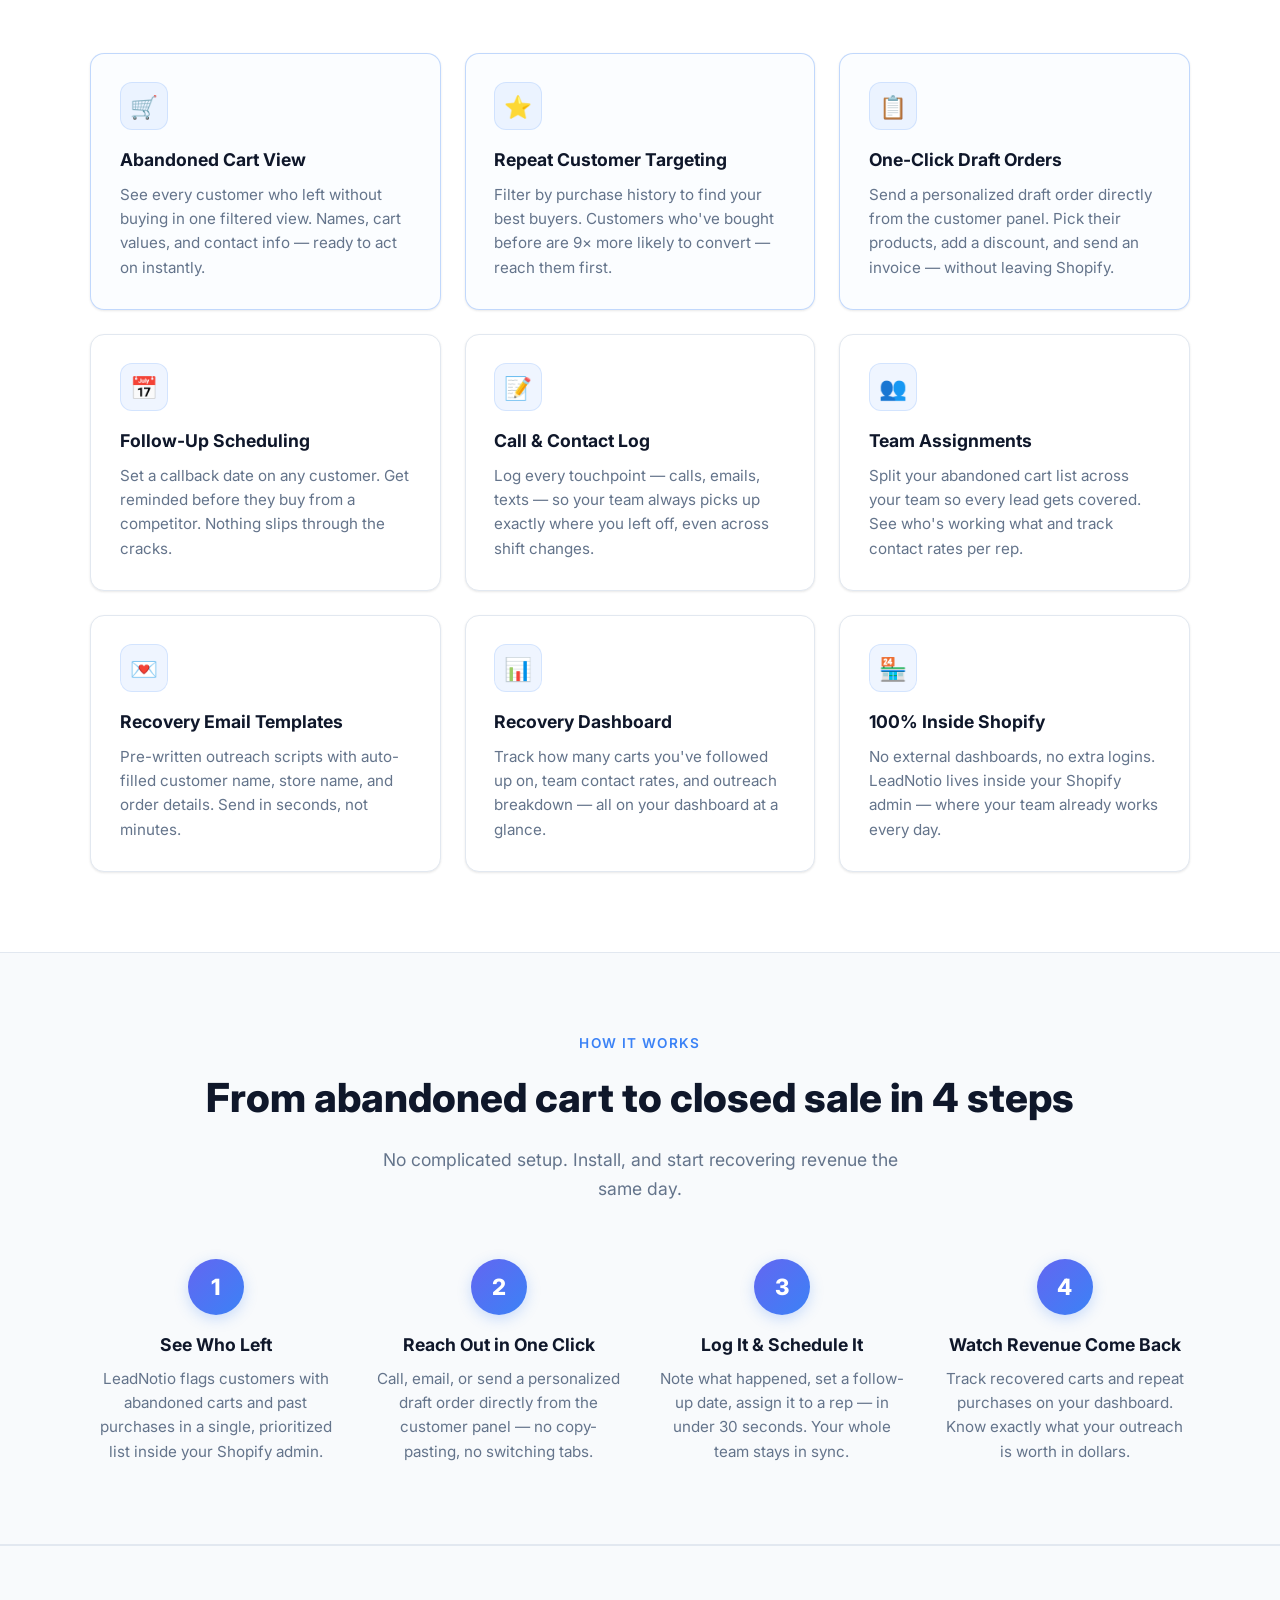
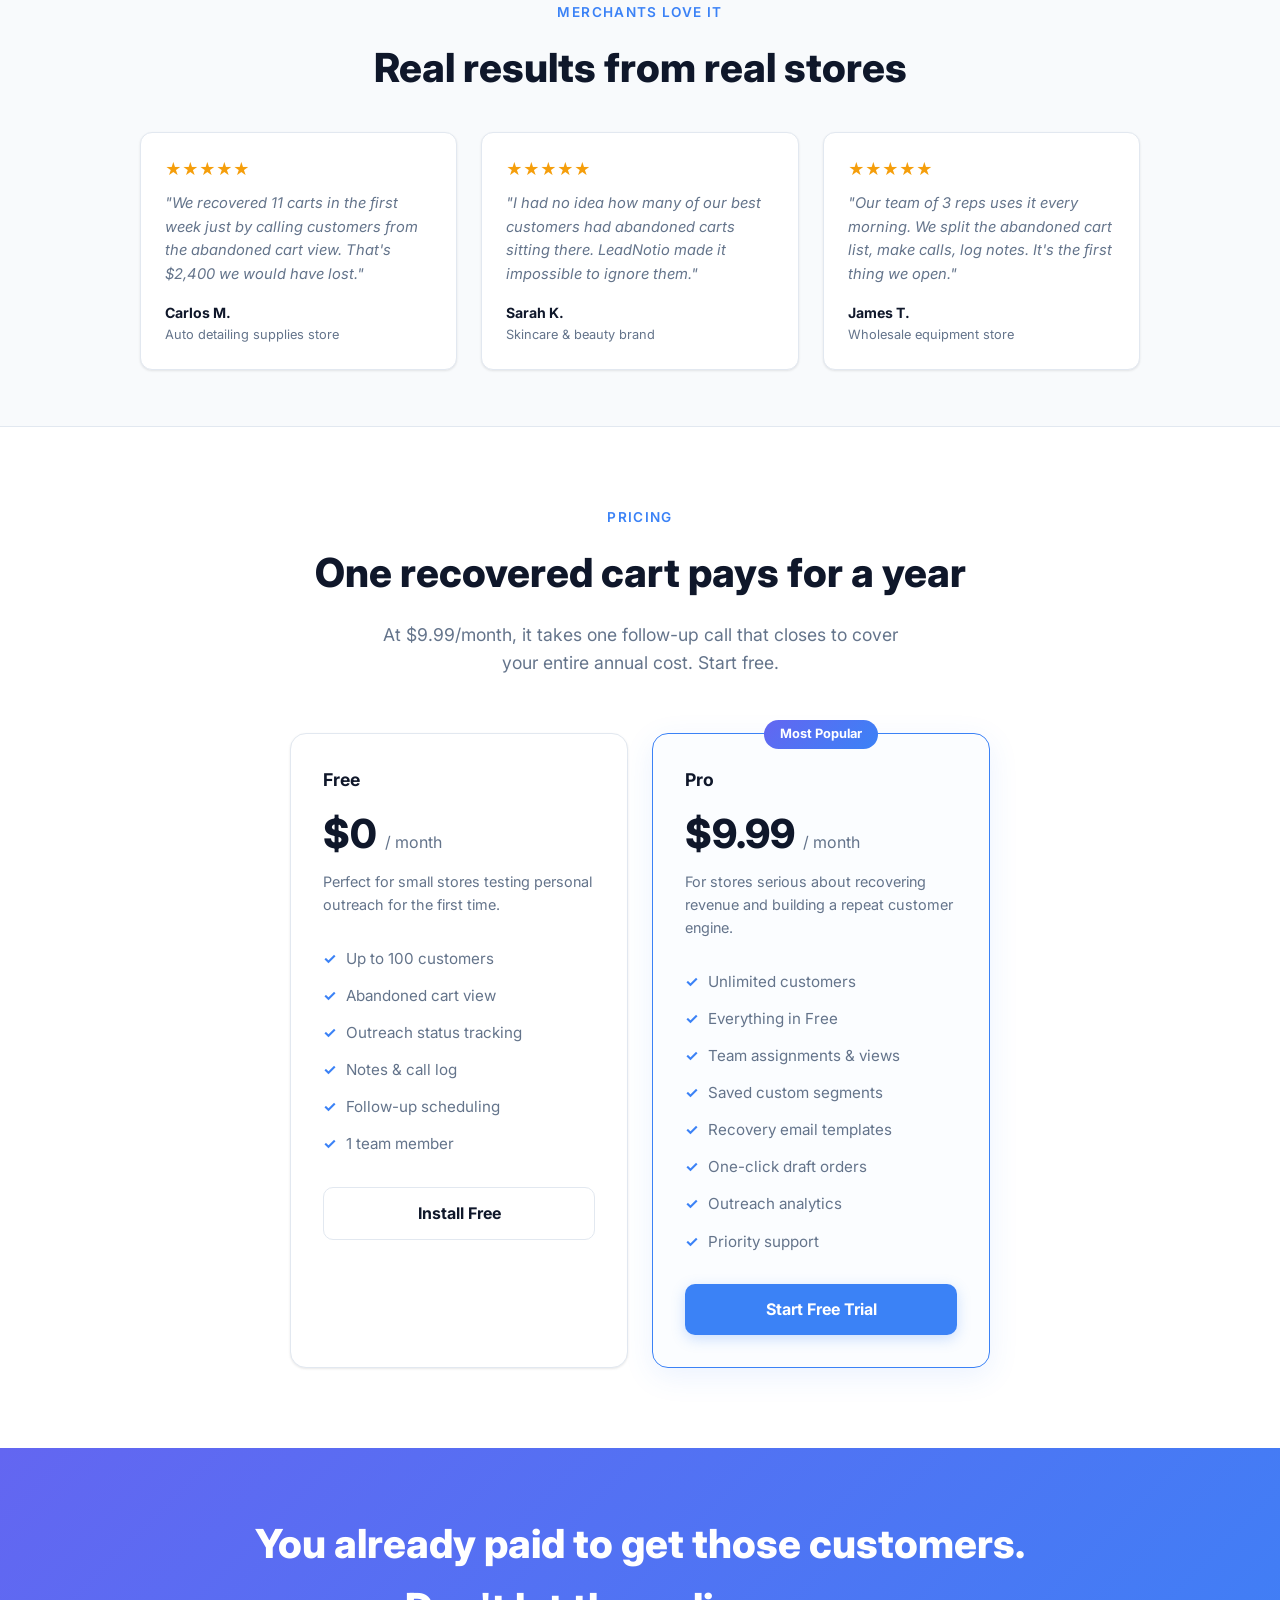
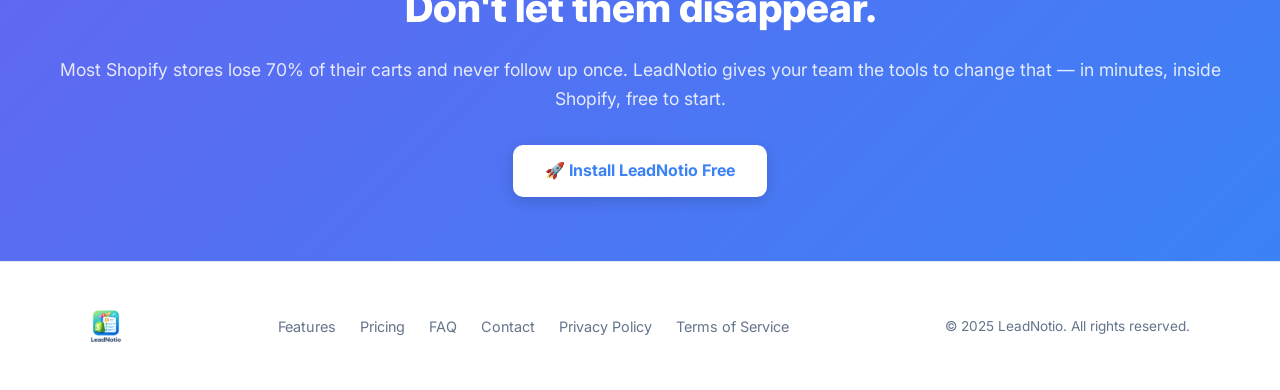
==== commit 06699de1: "Use actual LeadNotio logo PNG across all pages - Replaced inline SVG with LeadNotio-Logo.png in nav " ====
--- a/index.html
+++ b/index.html
@@ -15,15 +15,7 @@
 <!-- NAV -->
 <nav>
   <a href="index.html" class="nav-logo">
-    <svg class="nav-logo-icon" viewBox="0 0 62 80" fill="none" xmlns="http://www.w3.org/2000/svg">
-      <defs>
-        <linearGradient id="nav-g1" x1="0" y1="0" x2="1" y2="1"><stop offset="0%" stop-color="#6366f1"/><stop offset="100%" stop-color="#3b82f6"/></linearGradient>
-        <linearGradient id="nav-g2" x1="0" y1="0" x2="1" y2="1"><stop offset="0%" stop-color="#3b82f6"/><stop offset="100%" stop-color="#60a5fa"/></linearGradient>
-      </defs>
-      <path d="M8 68 L8 12 L20 12 L20 44 L40 12 L52 12 L52 68 L40 68 L40 36 L20 68 Z" fill="url(#nav-g1)" opacity="0.85"/>
-      <path d="M18 72 L18 16 L30 16 L30 48 L50 16 L62 16 L62 72 L50 72 L50 40 L30 72 Z" fill="url(#nav-g2)"/>
-    </svg>
-    <span><span class="logo-lead">Lead</span><span class="logo-notio">Notio</span></span>
+    <img src="LeadNotio-Logo.png" alt="LeadNotio — Made for Shopify" class="nav-logo-img" />
   </a>
   <ul class="nav-links">
     <li><a href="#features">Features</a></li>
@@ -293,9 +285,8 @@
 <footer>
   <div class="footer-inner">
     <a href="index.html" class="footer-logo">
-      <span><span class="logo-lead">Lead</span><span class="logo-notio">Notio</span></span>
+      <img src="LeadNotio-Logo.png" alt="LeadNotio" class="footer-logo-img" />
     </a>
-    <div style="font-size:0.8rem;color:var(--text-muted);">Made for Shopify</div>
     <div class="footer-links">
       <a href="index.html#features">Features</a>
       <a href="index.html#pricing">Pricing</a>
--- a/styles.css
+++ b/styles.css
@@ -52,8 +52,8 @@
   letter-spacing: -0.02em;
 }
 
-.nav-logo-icon {
-  height: 32px;
+.nav-logo-img {
+  height: 38px;
   width: auto;
 }
 
@@ -599,11 +599,12 @@
 .footer-logo {
   display: flex;
   align-items: center;
-  gap: 0.5rem;
   text-decoration: none;
-  font-size: 1.4rem;
-  font-weight: 800;
-  letter-spacing: -0.02em;
+}
+
+.footer-logo-img {
+  height: 32px;
+  width: auto;
 }
 
 .footer-links { display: flex; gap: 1.5rem; flex-wrap: wrap; }
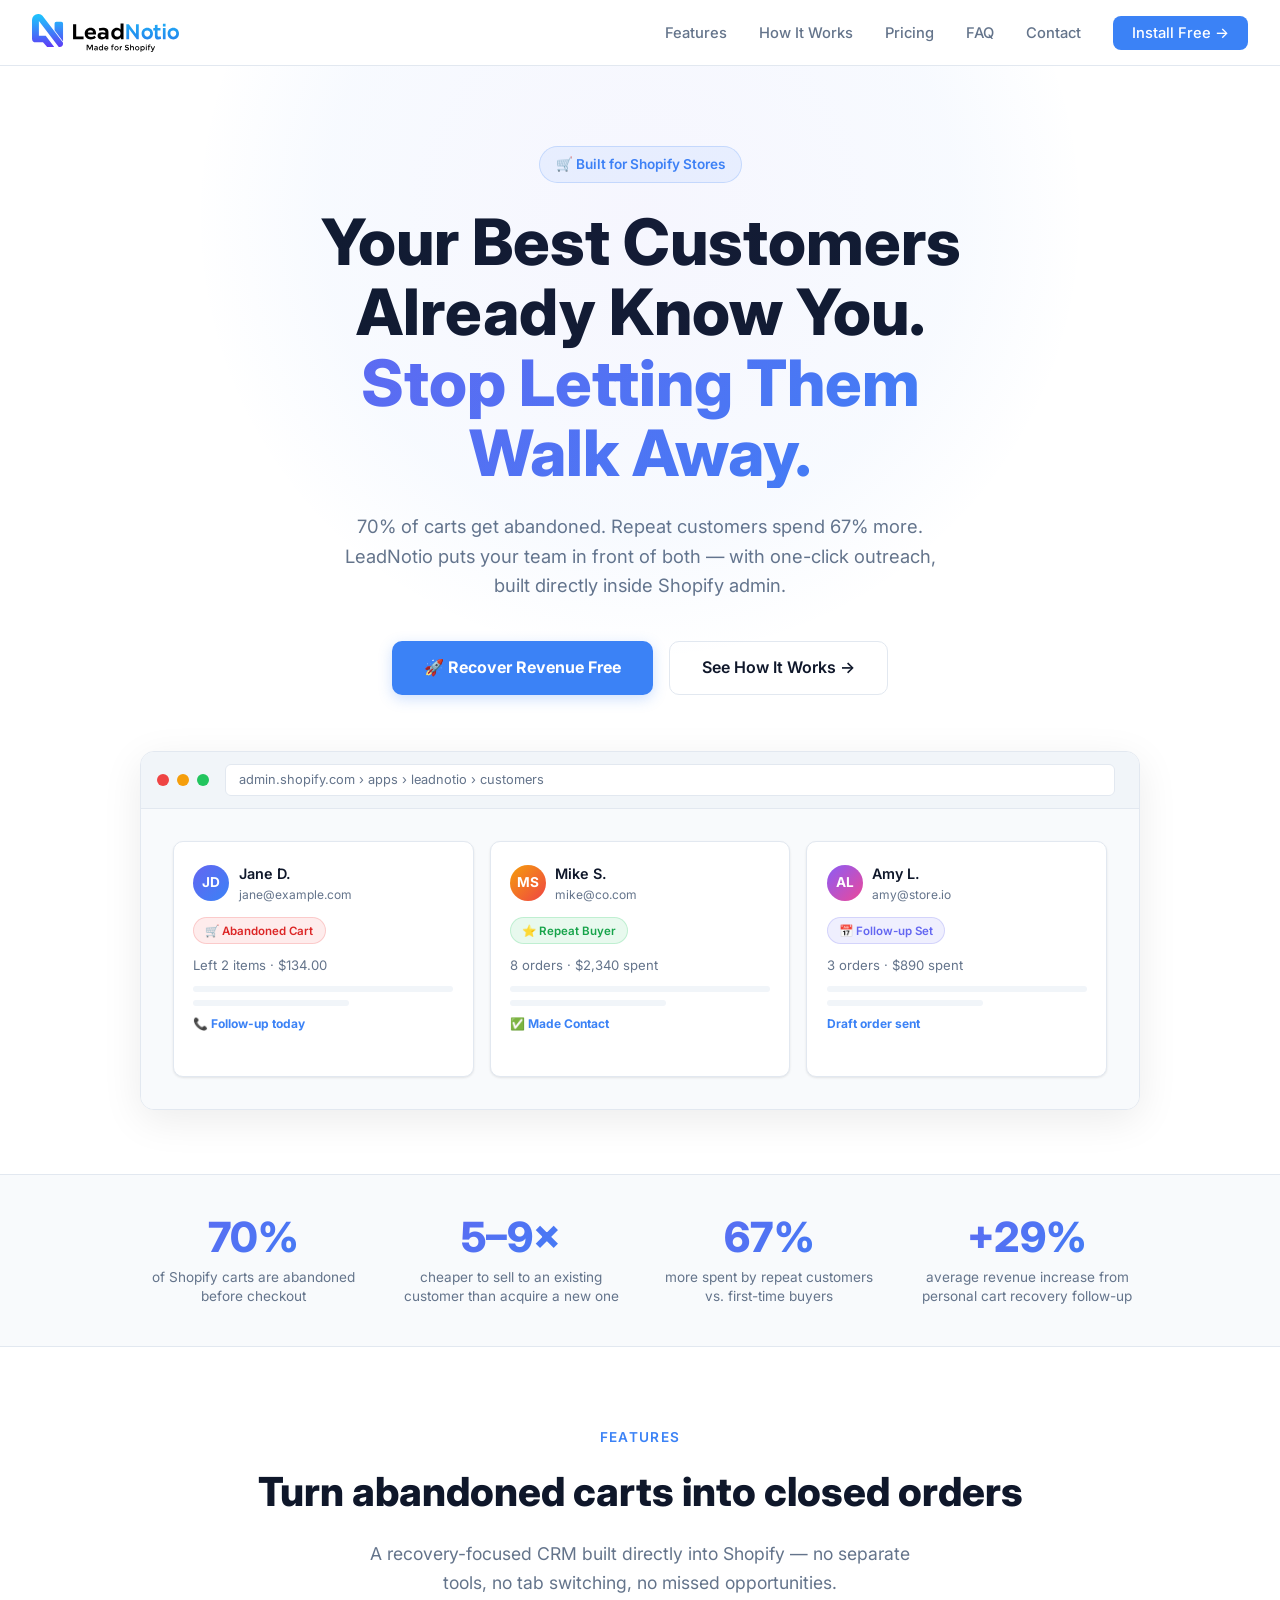
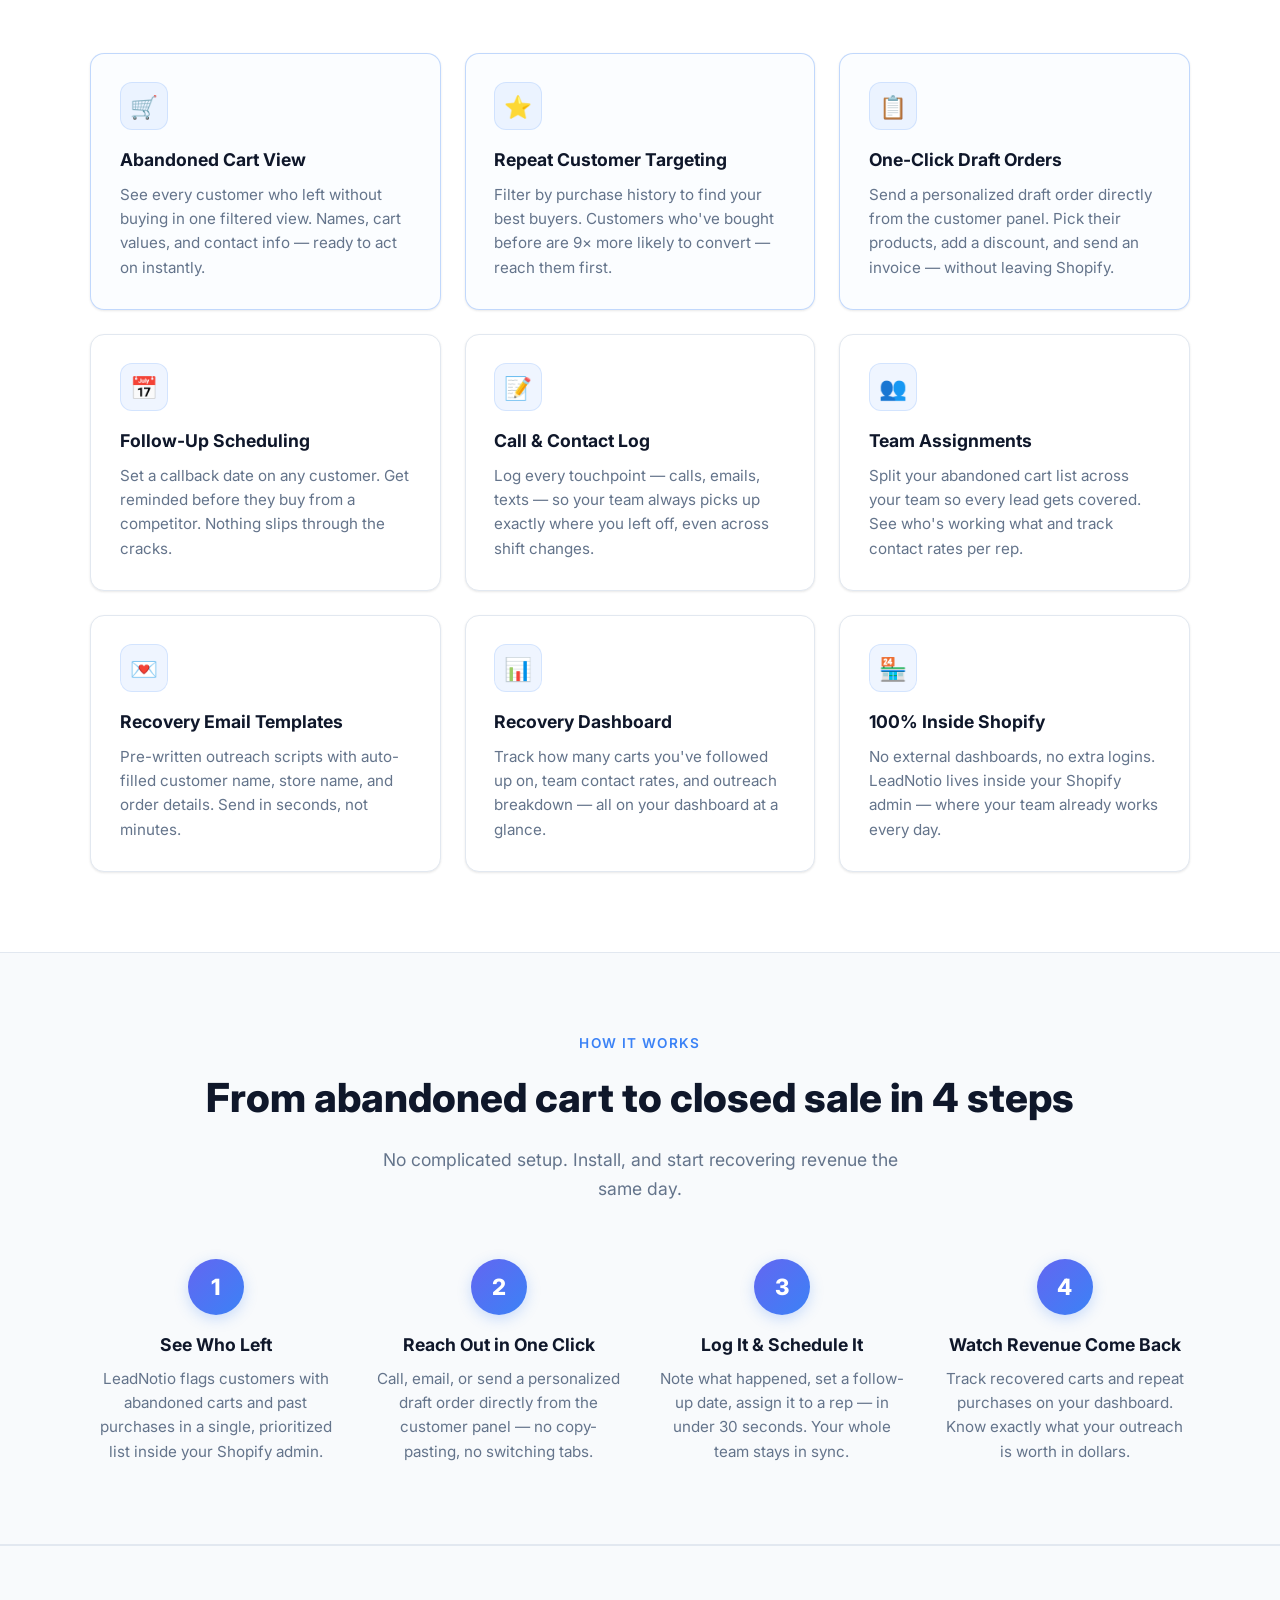
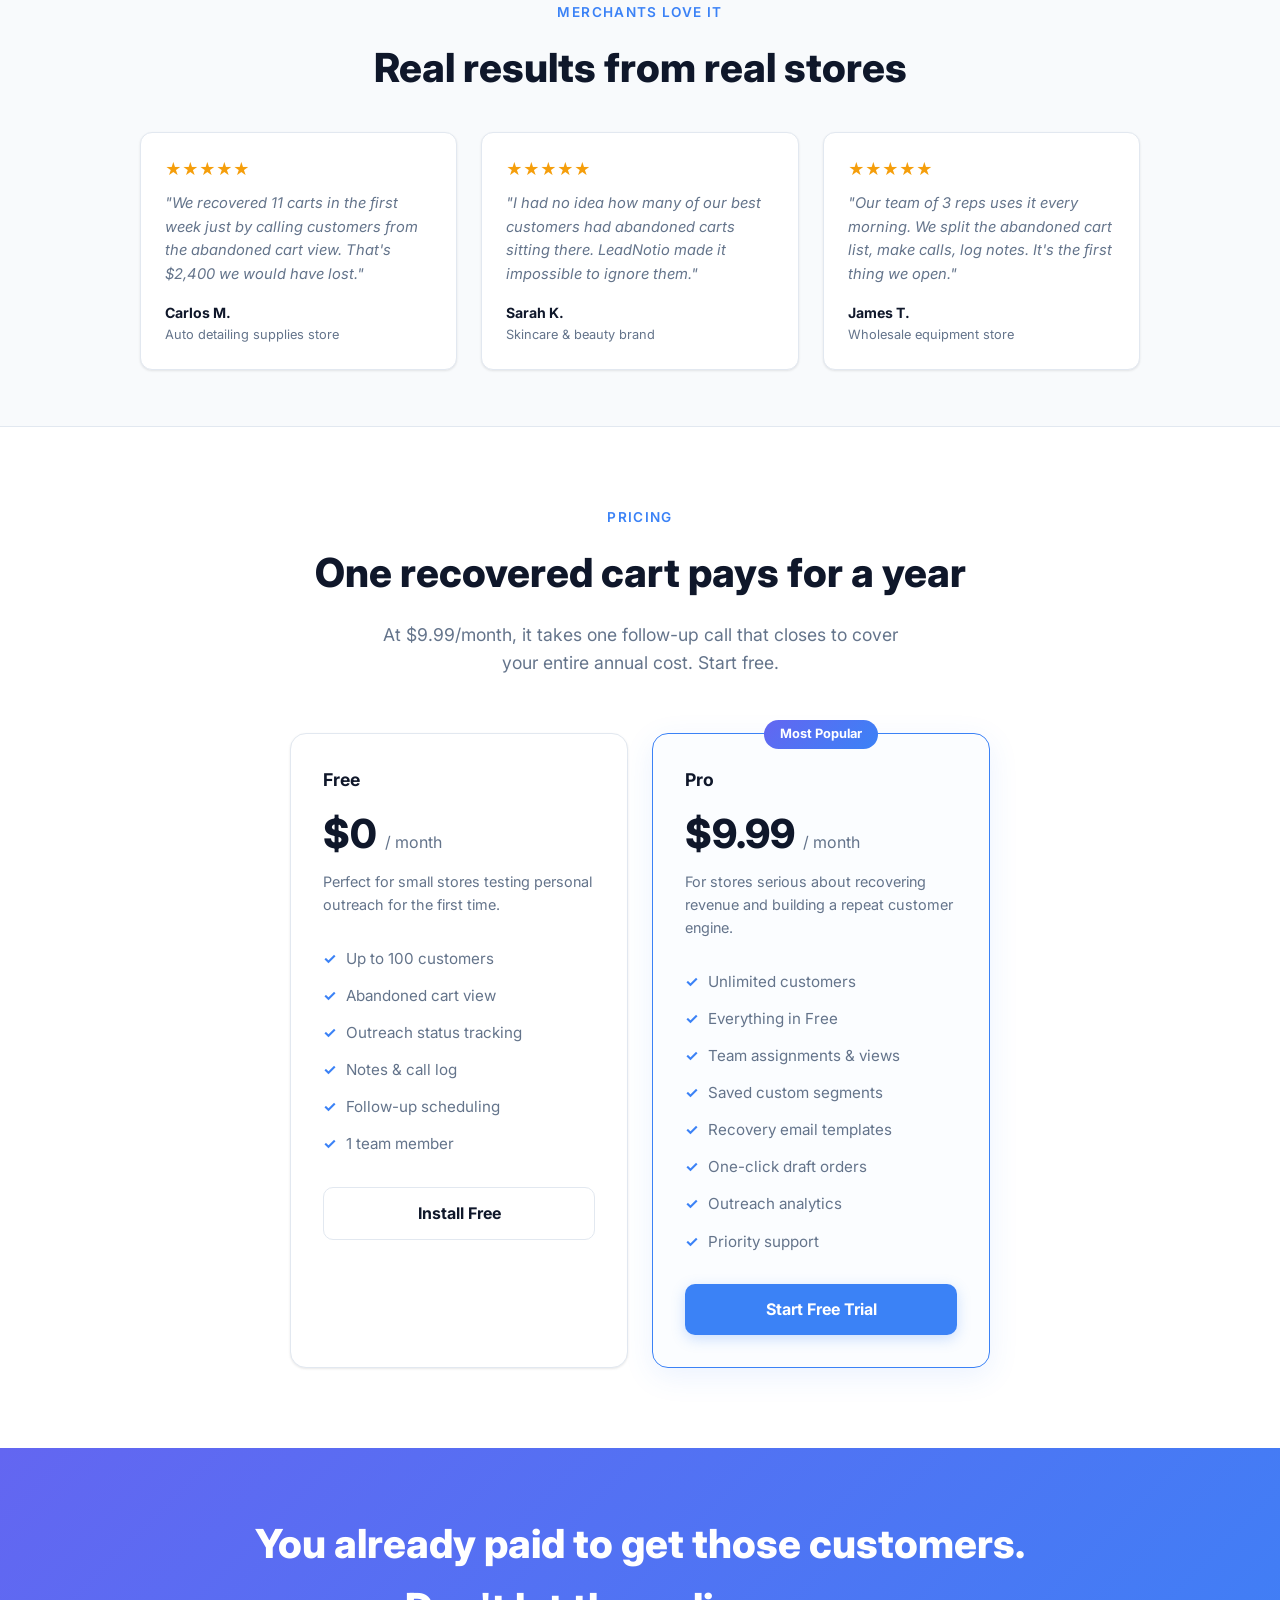
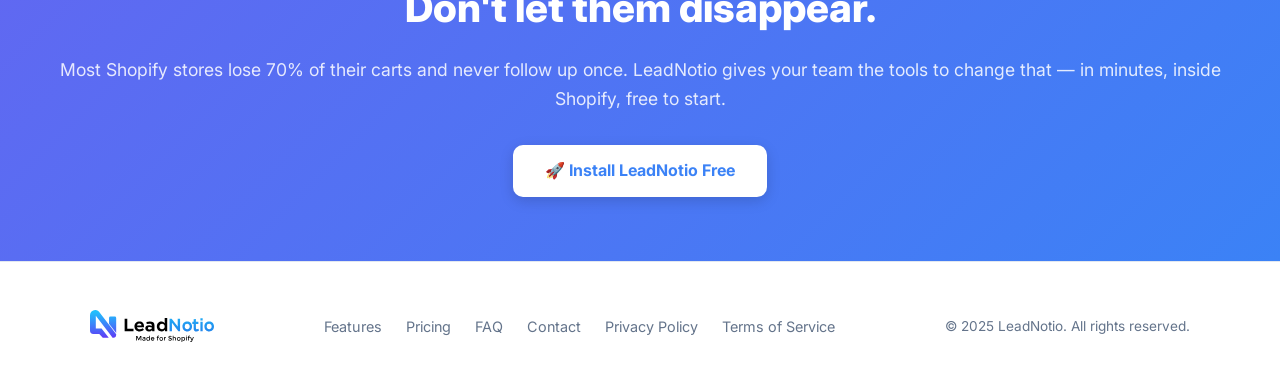
==== commit 8b785ad6: "Switch to new logo and favicon across all pages Co-Authored-By: Claude Sonnet 4.6 <noreply@anthropic" ====
--- a/index.html
+++ b/index.html
@@ -5,7 +5,8 @@
   <meta name="viewport" content="width=device-width, initial-scale=1.0" />
   <title>LeadNotio — Recover Abandoned Carts & Win Back Customers</title>
   <meta name="description" content="70% of carts get abandoned. LeadNotio gives your Shopify team a one-click system to follow up on abandoned carts and repeat customers — built directly inside Shopify admin." />
-  <link rel="icon" href="icon.png" />
+  <link rel="icon" type="image/png" href="leadnotio-favicon.png" />
+  <link rel="icon" type="image/png" href="icon.png" />
   <link rel="preconnect" href="https://fonts.googleapis.com" />
   <link rel="stylesheet" href="https://fonts.googleapis.com/css2?family=Inter:wght@400;500;600;700;800&display=swap" />
   <link rel="stylesheet" href="styles.css" />
@@ -15,7 +16,7 @@
 <!-- NAV -->
 <nav>
   <a href="index.html" class="nav-logo">
-    <img src="LeadNotio-Logo.png" alt="LeadNotio — Made for Shopify" class="nav-logo-img" />
+    <img src="logo-new.svg" alt="LeadNotio — Made for Shopify" class="nav-logo-img" />
   </a>
   <ul class="nav-links">
     <li><a href="#features">Features</a></li>
@@ -285,7 +286,7 @@
 <footer>
   <div class="footer-inner">
     <a href="index.html" class="footer-logo">
-      <img src="LeadNotio-Logo.png" alt="LeadNotio" class="footer-logo-img" />
+      <img src="logo-new.svg" alt="LeadNotio" class="footer-logo-img" />
     </a>
     <div class="footer-links">
       <a href="index.html#features">Features</a>
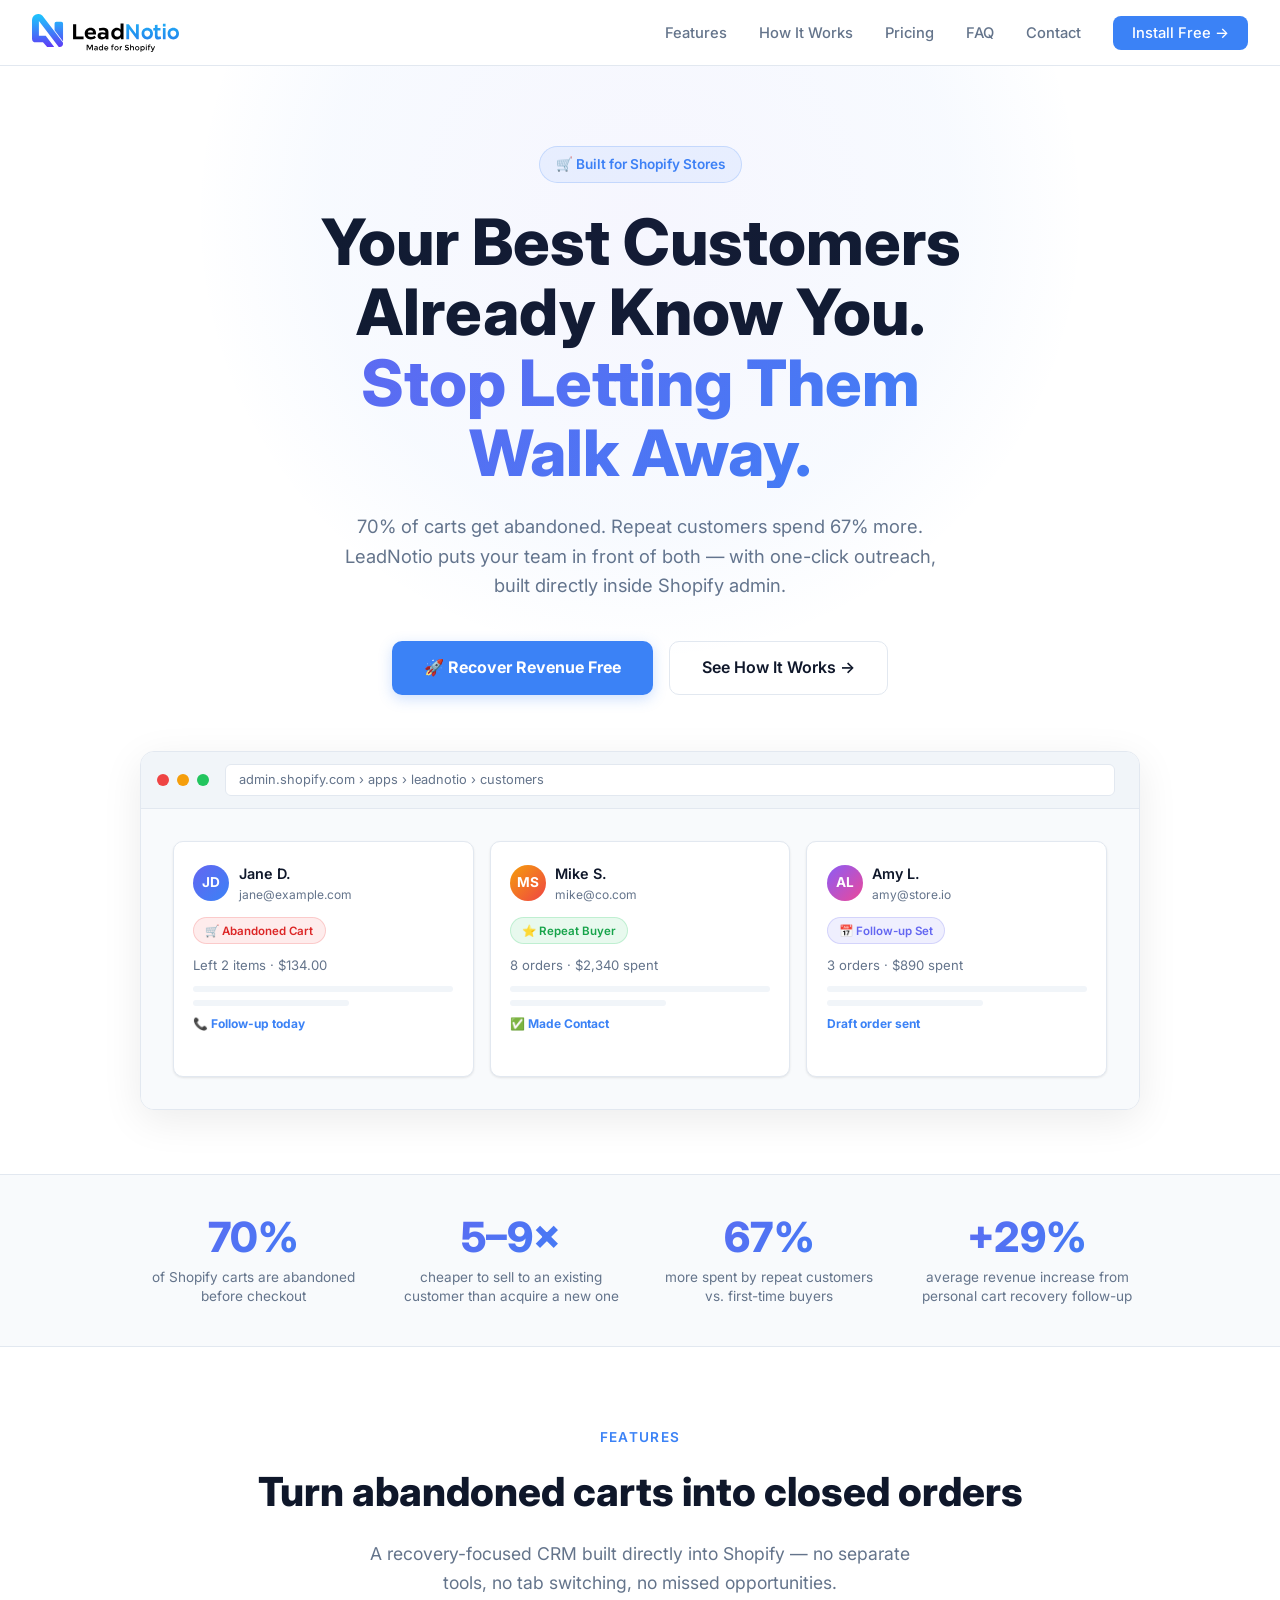
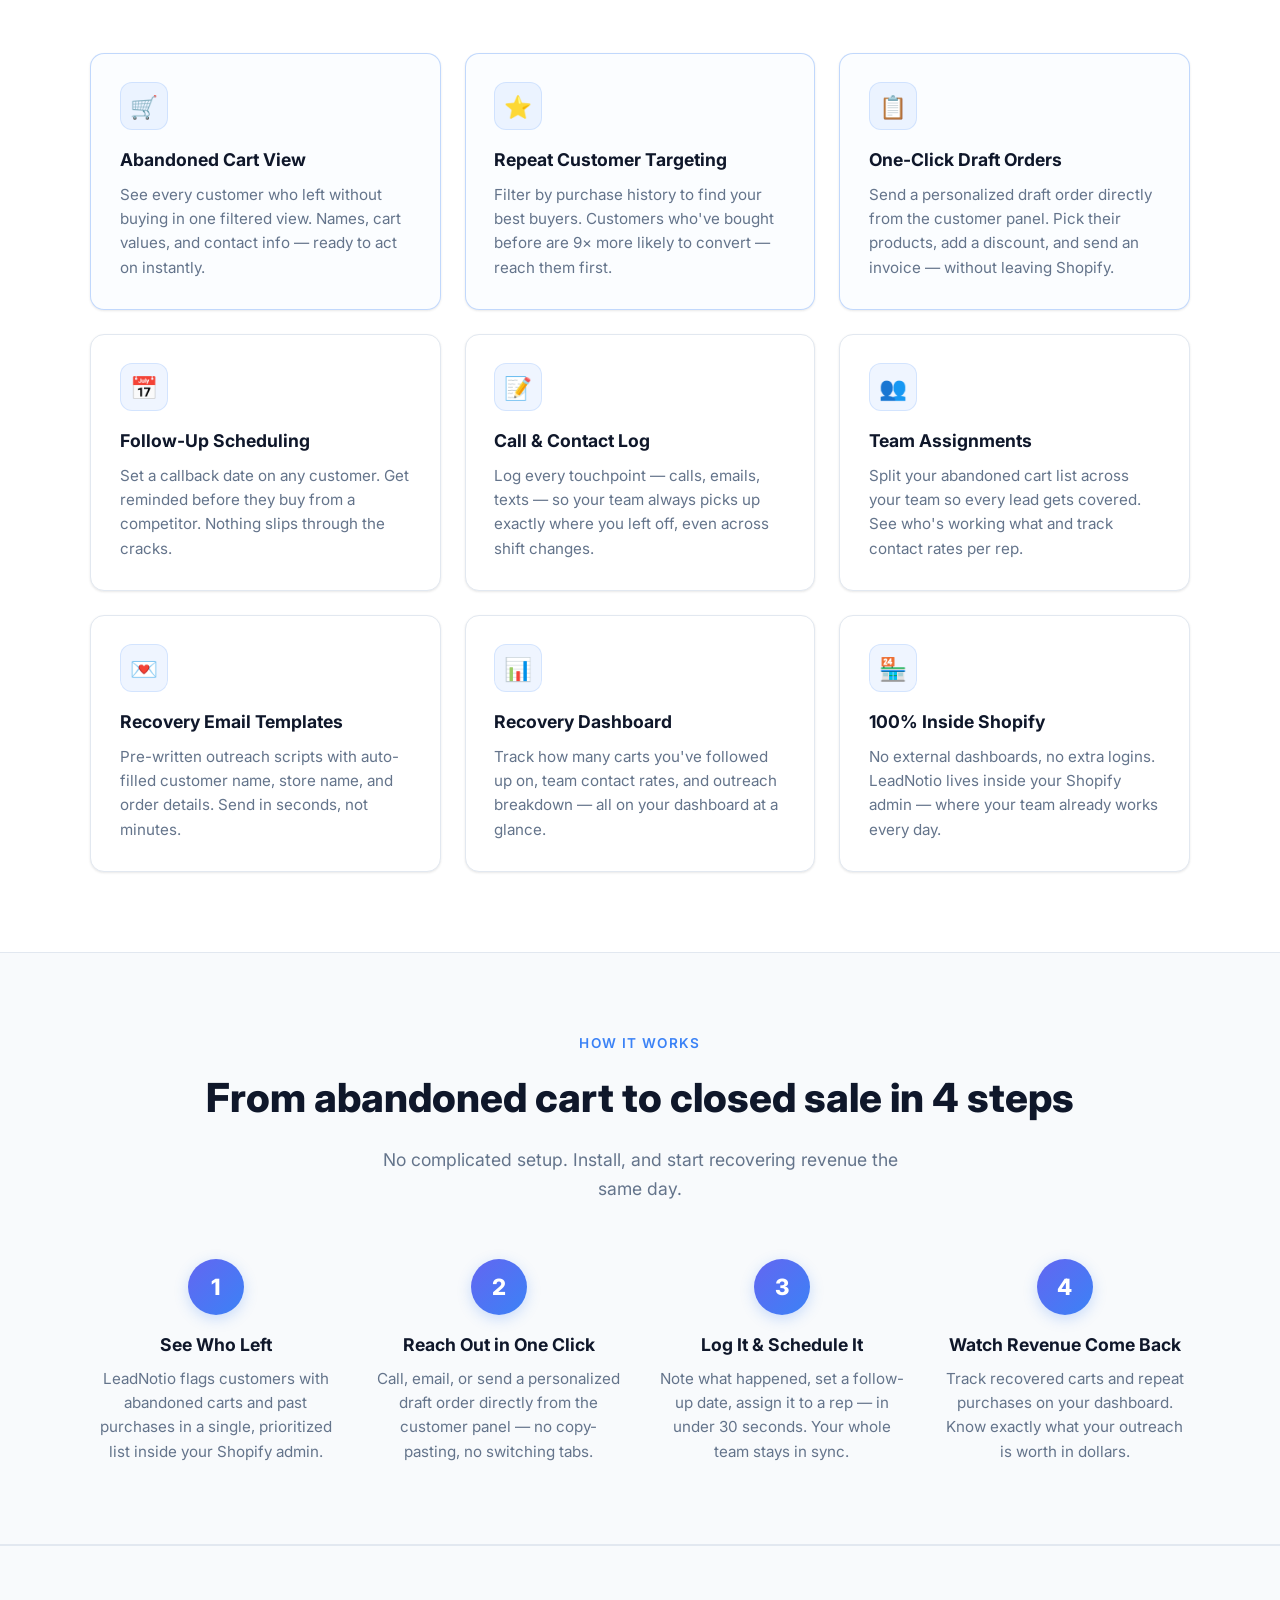
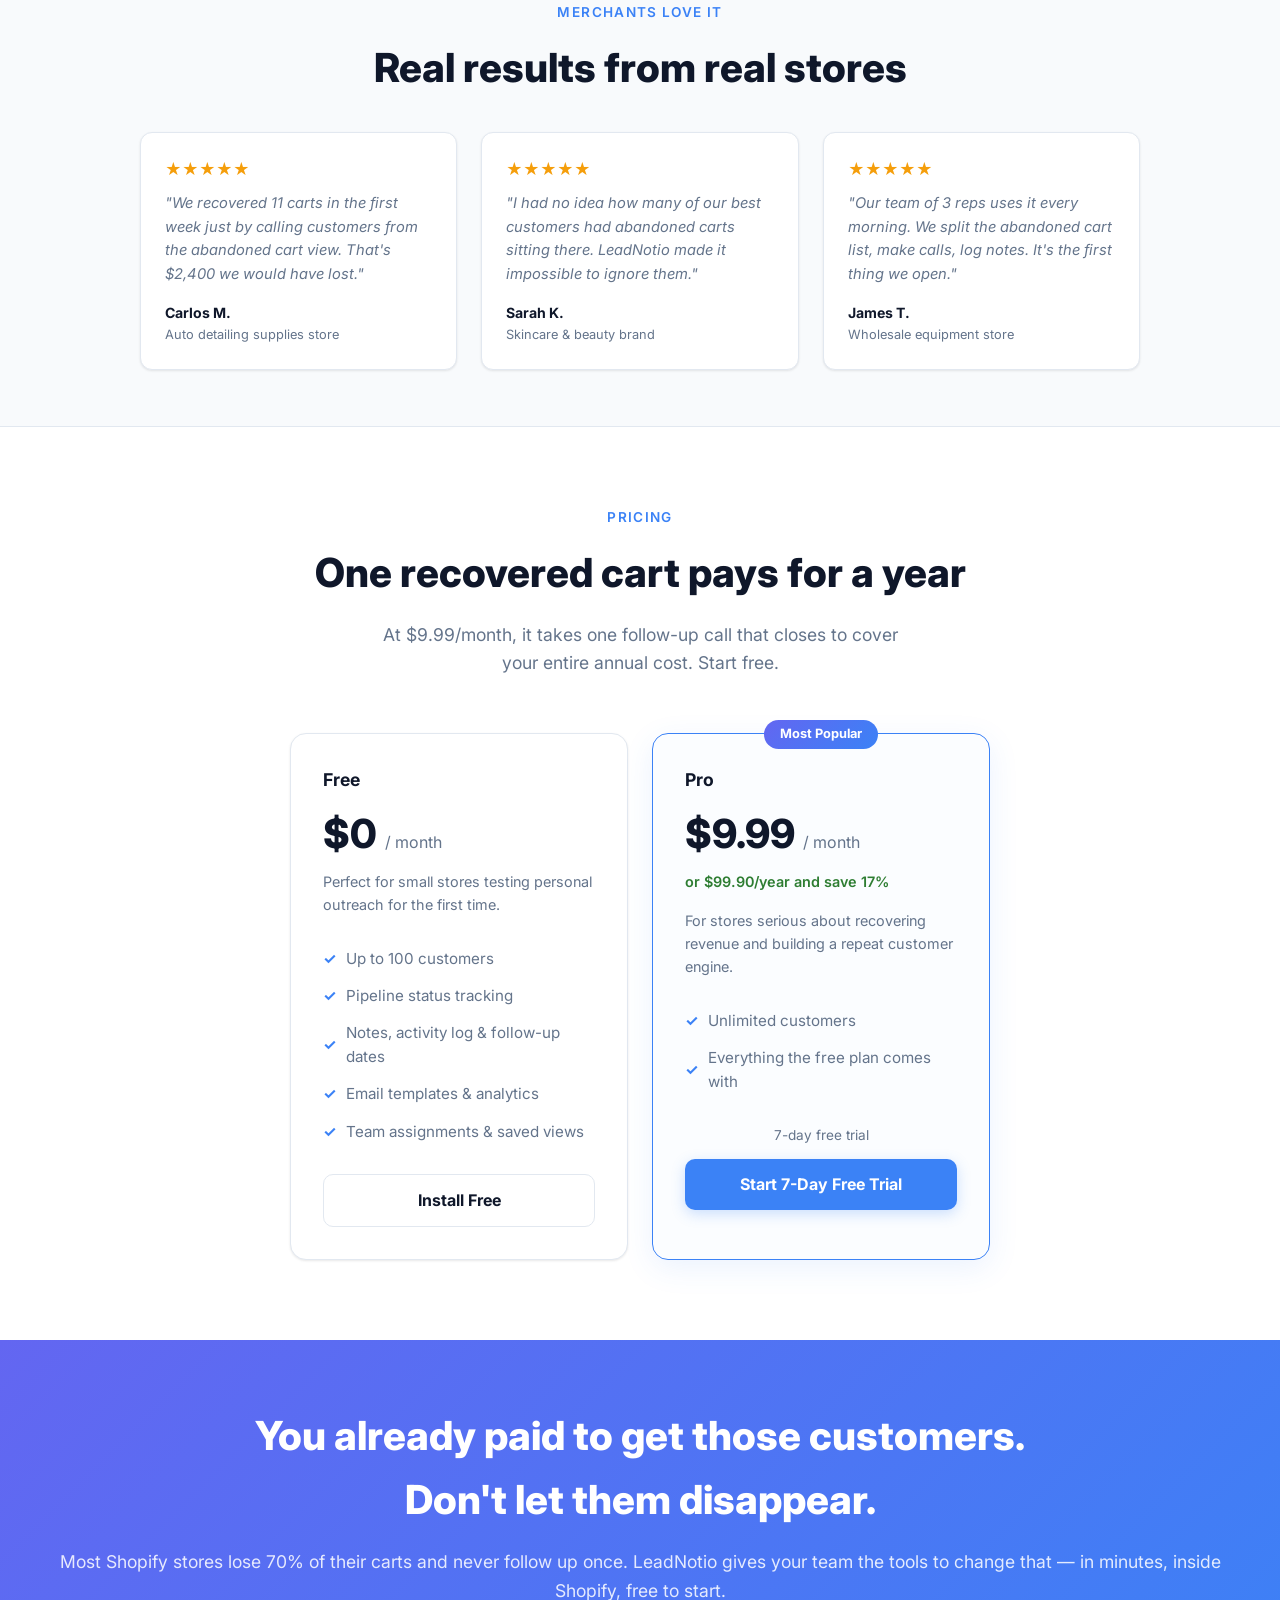
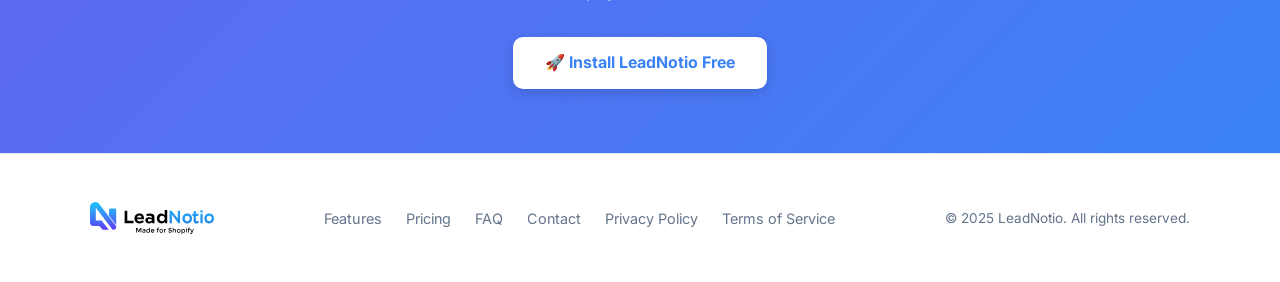
==== commit f8a7725a: "Match website pricing to Shopify app listing for review approval - Free plan features now match Shop" ====
--- a/index.html
+++ b/index.html
@@ -2,11 +2,10 @@
 <html lang="en">
 <head>
   <meta charset="UTF-8" />
+  <link rel="icon" type="image/png" href="leadnotio-favicon.png" />
   <meta name="viewport" content="width=device-width, initial-scale=1.0" />
   <title>LeadNotio — Recover Abandoned Carts & Win Back Customers</title>
   <meta name="description" content="70% of carts get abandoned. LeadNotio gives your Shopify team a one-click system to follow up on abandoned carts and repeat customers — built directly inside Shopify admin." />
-  <link rel="icon" type="image/png" href="leadnotio-favicon.png" />
-  <link rel="icon" type="image/png" href="icon.png" />
   <link rel="preconnect" href="https://fonts.googleapis.com" />
   <link rel="stylesheet" href="https://fonts.googleapis.com/css2?family=Inter:wght@400;500;600;700;800&display=swap" />
   <link rel="stylesheet" href="styles.css" />
@@ -246,11 +245,10 @@
         <div class="pricing-desc">Perfect for small stores testing personal outreach for the first time.</div>
         <ul class="pricing-features">
           <li>Up to 100 customers</li>
-          <li>Abandoned cart view</li>
-          <li>Outreach status tracking</li>
-          <li>Notes & call log</li>
-          <li>Follow-up scheduling</li>
-          <li>1 team member</li>
+          <li>Pipeline status tracking</li>
+          <li>Notes, activity log & follow-up dates</li>
+          <li>Email templates & analytics</li>
+          <li>Team assignments & saved views</li>
         </ul>
         <a href="https://apps.shopify.com/leadnotio" class="btn-pricing outline">Install Free</a>
       </div>
@@ -258,18 +256,14 @@
         <div class="pricing-badge">Most Popular</div>
         <h3>Pro</h3>
         <div class="pricing-price">$9.99 <span>/ month</span></div>
+        <div class="pricing-annual">or $99.90/year and save 17%</div>
         <div class="pricing-desc">For stores serious about recovering revenue and building a repeat customer engine.</div>
         <ul class="pricing-features">
           <li>Unlimited customers</li>
-          <li>Everything in Free</li>
-          <li>Team assignments & views</li>
-          <li>Saved custom segments</li>
-          <li>Recovery email templates</li>
-          <li>One-click draft orders</li>
-          <li>Outreach analytics</li>
-          <li>Priority support</li>
+          <li>Everything the free plan comes with</li>
         </ul>
-        <a href="https://apps.shopify.com/leadnotio" class="btn-pricing solid">Start Free Trial</a>
+        <div class="pricing-trial">7-day free trial</div>
+        <a href="https://apps.shopify.com/leadnotio" class="btn-pricing solid">Start 7-Day Free Trial</a>
       </div>
     </div>
   </div>
--- a/styles.css
+++ b/styles.css
@@ -475,6 +475,10 @@
 
 .pricing-price span { font-size: 1rem; font-weight: 400; color: var(--text-muted); }
 
+.pricing-annual { font-size: 0.9rem; color: #2e7d32; font-weight: 600; margin-bottom: 1rem; }
+
+.pricing-trial { font-size: 0.85rem; color: var(--text-muted); text-align: center; margin-bottom: 0.75rem; }
+
 .pricing-desc { color: var(--text-muted); font-size: 0.9rem; margin-bottom: 1.5rem; }
 
 .pricing-features { list-style: none; margin-bottom: 1.5rem; }
